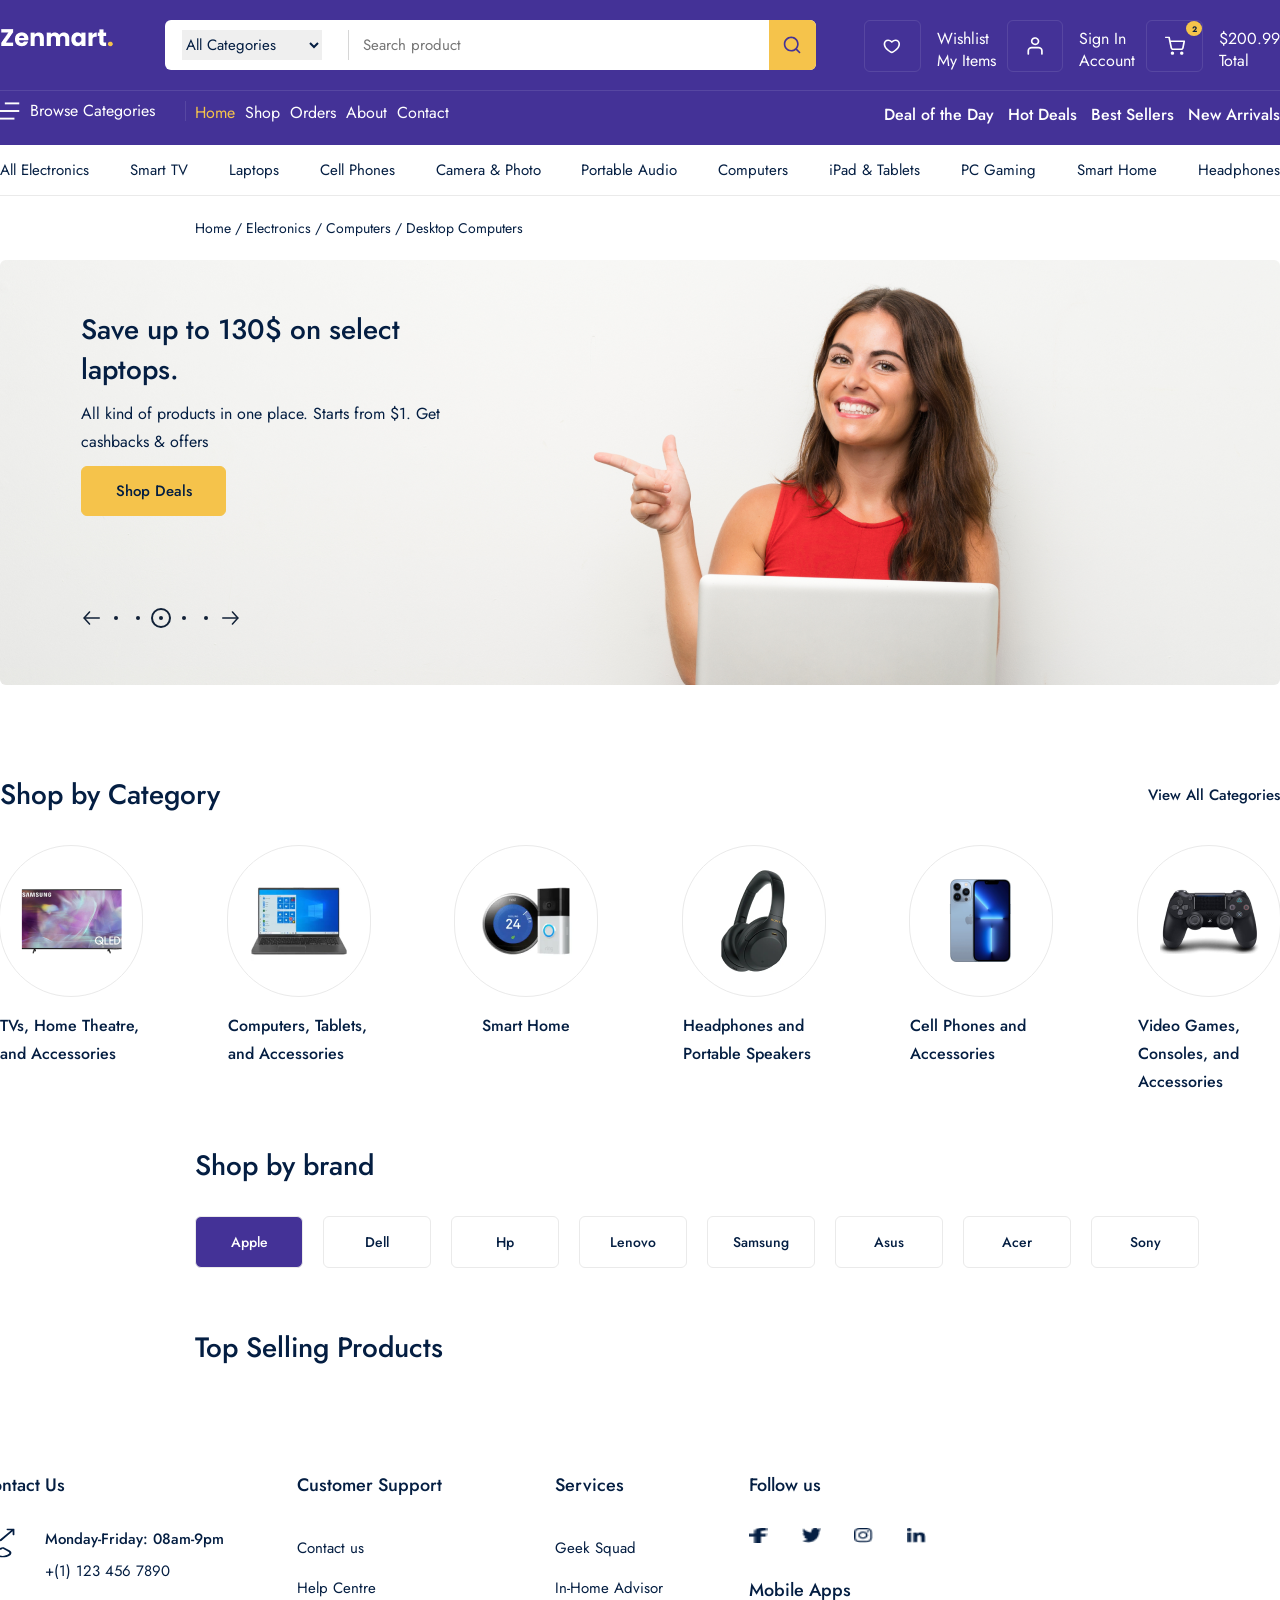
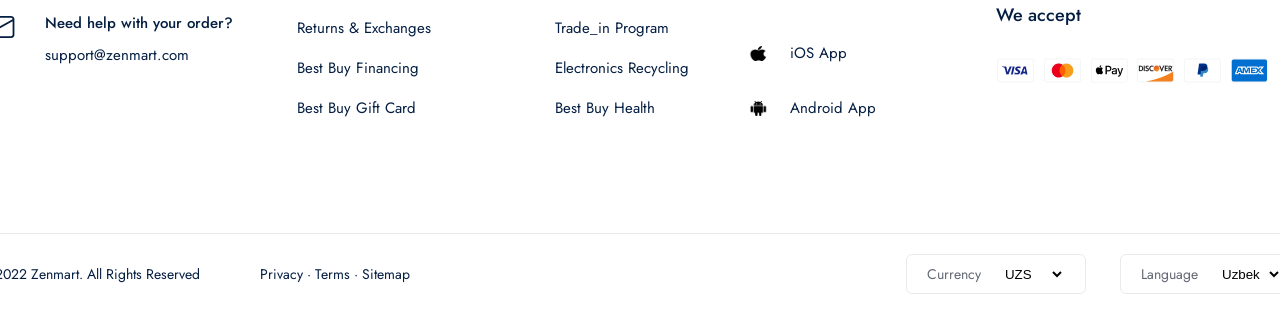
==== product/all.html @ ccdcfb62 "feat: completed category, shop, top selling sections" ====
<!doctype html>
<html lang="en">
  <head>
    <meta charset="UTF-8" />
    <meta name="viewport" content="width=device-width, initial-scale=1.0" />
    <title>Zenmart</title>
    <link rel="preconnect" href="https://fonts.googleapis.com" />
    <link rel="preconnect" href="https://fonts.gstatic.com" crossorigin />
    <link
      href="https://fonts.googleapis.com/css2?family=Figtree:ital,wght@0,300..900;1,300..900&family=Jost:ital,wght@0,100..900;1,100..900&display=swap"
      rel="stylesheet"
    />
    <link rel="stylesheet" href="../public/css/command.css" />
    <link rel="stylesheet" href="../public/css/product_all.css" />
  </head>
  <body>
    <div class="navbar_frame">
      <div class="container">
        <div class="navbar_top">
          <a href="index.html">
            <img src="../public/images/icons/logo.png" alt="" />
          </a>
          <div class="nav_search_frame">
            <div class="search_box">
              <div class="category_list">
                <select name="" id="">
                  <option value="All" selected>All Categories</option>
                  <option value="Computer">Computer</option>
                </select>
              </div>
              <input type="text" placeholder="Search product" />
            </div>
            <div class="search_icon_box">
              <img src="../public/images/icons/search.svg" alt="" />
            </div>
          </div>
          <div class="nav_top_menu">
            <a href="./order/cart.html">
              <div class="top_menu_box">
                <div class="box_icon_box">
                  <img src="../public/images/icons/heart.svg" alt="" />
                </div>
                <div class="box_info_box">
                  <span>Wishlist</span>
                  <strong>My Items</strong>
                </div>
              </div>
            </a>
            <a href="./other/login..html">
              <div class="top_menu_box">
                <div class="box_icon_box">
                  <img src="../public/images/icons/profile.svg" alt="" />
                </div>
                <div class="box_info_box">
                  <span>Sign In</span>
                  <strong>Account</strong>
                </div>
              </div>
            </a>
            <a href="./order/cart.html">
              <div class="top_menu_box">
                <div class="box_icon_box">
                  <div class="busket_count">2</div>
                  <img src="../public/images/icons/shopping-cart.svg" alt="" />
                </div>
                <div class="box_info_box">
                  <span>$200.99</span>
                  <strong>Total</strong>
                </div>
              </div>
            </a>
          </div>
        </div>
        <div class="navbar_bott">
          <div class="navbar_bott_menu_box">
            <div class="browse_box">
              <img src="../public/images/icons/browse.svg" alt="" />
              <span>Browse Categories</span>
            </div>
            <div class="navbar_route_menu">
              <a href="./index.html" class="title">Home</a>
              <a href="./product/all.html">Shop</a>
              <a href="./order/cart.html">Orders</a>
              <a href="./other/about.html">About</a>
              <a href="./other/contact.html">Contact</a>
            </div>
            <div class="sorting_menu">
              <span>Deal of the Day</span>
              <span>Hot Deals</span>
              <span>Best Sellers</span>
              <span>New Arrivals</span>
            </div>
          </div>
        </div>
      </div>
    </div>
    <div class="products_frame">
      <div class="products_box">
        <a href="">All Electronics</a>
        <a href="">Smart TV</a>
        <a href="">Laptops</a>
        <a href="">Cell Phones</a>
        <a href="">Camera & Photo</a>
        <a href="">Portable Audio</a>
        <a href="">Computers</a>
        <a href="">iPad & Tablets</a>
        <a href="">PC Gaming</a>
        <a href="">Smart Home</a>
        <a href="">Headphones</a>
      </div>
    </div>
    <div class="home_frame">
      <div class="home_box">
        <a href="">Home /</a>
        <a href="">Electronics /</a>
        <a href="">Computers /</a>
        <a href="">Desktop Computers</a>
      </div>
    </div>
    <div class="adv_frame">
      <div class="container">
        <div class="header_content">
          <span>Save up to 130$ on select laptops.</span>
          <p>
            All kind of products in one place. Starts from $1. Get cashbacks &
            offers
          </p>
          <a href="../product/all.html">Shop Deals</a>
          <div
            class="pagination_box"
            style="justify-content: flex-start; margin-top: 90px"
          >
            <div class="pagination_main">
              <img src="../public/images/icons/arrow-prev_next.svg" alt="" />
              <div class="pagination_dot">
                <div class="dot">
                  <div></div>
                </div>
              </div>
              <div class="pagination_dot">
                <div class="dot">
                  <div></div>
                </div>
              </div>
              <div class="pagination_dot">
                <div class="dot active">
                  <div></div>
                </div>
              </div>
              <div class="pagination_dot">
                <div class="dot">
                  <div></div>
                </div>
              </div>
              <div class="pagination_dot">
                <div class="dot">
                  <div></div>
                </div>
              </div>
              <img
                src="../public/images/icons/arrow-prev_next.svg"
                alt=""
                style="transform: scaleX(-1)"
              />
            </div>
          </div>
        </div>
      </div>
    </div>
    <div class="shop_category_frame">
      <div class="container">
        <div class="category_top">
          <span>Shop by Category</span>
          <a href="./product/all.html">View All Categories</a>
        </div>
        <div class="category_wrapper">
          <div class="category_box">
            <div class="category_image_box">
              <img src="..//public/images/category/tv.png" alt="" />
            </div>
            <span>TVs, Home Theatre, and Accessories</span>
          </div>
          <div class="category_box">
            <div class="category_image_box">
              <img src="..//public/images/category/computer.png" alt="" />
            </div>
            <span>Computers, Tablets, and Accessories</span>
          </div>
          <div class="category_box">
            <div class="category_image_box">
              <img src="..//public/images/category/smart.png" alt="" />
            </div>
            <span>Smart Home</span>
          </div>
          <div class="category_box">
            <div class="category_image_box">
              <img src="..//public/images/category/headphone.png" alt="" />
            </div>
            <span>Headphones and Portable Speakers</span>
          </div>
          <div class="category_box">
            <div class="category_image_box">
              <img src="..//public/images/category/phone.png" alt="" />
            </div>
            <span>Cell Phones and Accessories</span>
          </div>
          <div class="category_box">
            <div class="category_image_box">
              <img src="..//public/images/category/game.png" alt="" />
            </div>
            <span>Video Games, Consoles, and Accessories</span>
          </div>
        </div>
      </div>
    </div>
    <div class="shop_by_brand">
      <div class="shop_title">
        <span>Shop by brand</span>
      </div>
      <div class="brands">
        <a
          href=""
          style="
            background: rgba(68, 50, 151, 1);
            color: rgba(255, 255, 255, 1);
          "
          >Apple</a
        >
        <a href="">Dell</a>
        <a href="">Hp</a>
        <a href="">Lenovo</a>
        <a href="">Samsung</a>
        <a href="">Asus</a>
        <a href="">Acer</a>
        <a href="">Sony</a>
      </div>
    </div>
    <div class="top_selling_products">
      <div class="container">
        <span>Top Selling Products</span>
        <div class="pagination_box" style="justify-content: flex-end">
          <div class="pagination_main">
            <img src="../public/images/icons/arrow-prev_next.svg" alt="" />
            <div class="pagination_dot">
              <div class="dot">
                <div></div>
              </div>
            </div>
            <div class="pagination_dot">
              <div class="dot">
                <div></div>
              </div>
            </div>
            <div class="pagination_dot">
              <div class="dot active">
                <div></div>
              </div>
            </div>
            <div class="pagination_dot">
              <div class="dot">
                <div></div>
              </div>
            </div>
            <div class="pagination_dot">
              <div class="dot">
                <div></div>
              </div>
            </div>
            <img
              src="../public/images/icons/arrow-prev_next.svg"
              alt=""
              style="transform: scaleX(-1)"
            />
          </div>
        </div>
      </div>
    </div>
    <div class="footer_frame">
      <div class="container">
        <div class="footer_top">
          <div class="footer_contact_box">
            <span class="footer_spec_title">Contact Us</span>
            <div class="footer_contact_main">
              <img src="../public/images/icons/phone-call.svg" alt="" />
              <div>
                <strong>Monday-Friday: 08am-9pm</strong>
                <span>+(1) 123 456 7890</span>
              </div>
            </div>
            <div class="footer_contact_main">
              <img src="../public/images/icons/email.svg" alt="" />
              <div>
                <strong>Need help with your order?</strong>
                <span>support@zenmart.com</span>
              </div>
            </div>
          </div>
          <div class="customer_support">
            <div class="customer_support_name">Customer Support</div>
            <div class="info">
              <span>Contact us</span>
              <span>Help Centre</span>
              <span>Returns & Exchanges</span>
              <span>Best Buy Financing</span>
              <span>Best Buy Gift Card</span>
            </div>
          </div>
          <div class="customer_support" title="service">
            <div class="customer_support_name">Services</div>
            <div class="info">
              <span>Geek Squad</span>
              <span>In-Home Advisor</span>
              <span>Trade_in Program</span>
              <span>Electronics Recycling</span>
              <span>Best Buy Health</span>
            </div>
          </div>
          <div class="follow_us">
            <span class="follow_box">Follow us</span>
            <div class="social">
              <a href=""
                ><img src="../public/images/icons/face.png" alt=""
              /></a>
              <a href=""
                ><img src="../public/images/icons/twitter.png" alt=""
              /></a>
              <a href=""
                ><img src="../public/images/icons/insta.png" alt=""
              /></a>
              <a href=""><img src="../public/images/icons/in.png" alt="" /></a>
            </div>
            <div class="mobile_apps">
              <span class="follow_box">Mobile Apps</span>
              <div class="apps">
                <a href="">
                  <img src="../public/images/icons/apple_icon.png" alt="" />
                  <span class="info">iOS App</span>
                </a>
                <a href="">
                  <img src="../public/images/icons/android_icon.png" alt="" />
                  <span class="info">Android App</span>
                </a>
              </div>
            </div>
          </div>
          <div class="footer_media_box" style="margin-left: 70px">
            <div class="footer_media_main" style="margin-top: 130px">
              <span class="footer_spec_title" style="margin-bottom: 30px"
                >We accept</span
              >
              <div class="card_box">
                <img src="../public/images/icons/visa.png" alt="" />
                <img src="../public/images/icons/master_card.png" alt="" />
                <img src="../public/images/icons/apple_pay.png" alt="" />
                <img src="../public/images/icons/dicvover.png" alt="" />
                <img src="../public/images/icons/paypal.png" alt="" />
                <img src="../public/images/icons/amex.png" alt="" />
              </div>
            </div>
          </div>
        </div>
        <div class="footer_bottom">
          <div class="footer_main">
            <div class="footer_bottom_left">
              <span>© 2022 Zenmart. All Rights Reserved</span>
              <span>Privacy · Terms · Sitemap</span>
            </div>
            <div class="footer_bottom_right">
              <div class="footer_select_box">
                <span>Currency</span>
                <select name="" id="">
                  <option value="" selected>USD</option>
                  <option value="" selected>UZS</option>
                </select>
              </div>
              <div class="footer_select_box">
                <span>Language</span>
                <select name="" id="">
                  <option value="" selected>English</option>
                  <option value="" selected>Uzbek</option>
                </select>
              </div>
            </div>
          </div>
        </div>
      </div>
    </div>
  </body>
</html>
---- public/css/command.css ----
/* Butun CSS codlar*/
:root {
  --font: "Jost";
}
html,
body {
  margin: 0;
  padding: 0;
}

a {
  text-decoration: none;
  color: rgba(4, 30, 66, 1);
}
p {
  margin: 0;
}

.container {
  position: relative;
  width: 1320px;
  height: auto;
  display: flex;
}
/*PAGINATION BOX*/
.container .pagination_box {
  margin-top: 30px;
  width: 100%;
  height: auto;
  display: flex;
  flex-direction: row;
  justify-content: center;
}

.pagination_main img {
  cursor: pointer;
}
.container .pagination_box .pagination_main {
  width: 160px;
  height: 24px;
  display: flex;
  flex-direction: row;
  align-items: center;
  justify-content: space-between;
}
.container .pagination_main .pagination_dot {
  display: flex;
  flex-direction: row;
}
.container .pagination_dot .dot {
  width: 20px;
  height: 20px;
  display: flex;
  align-items: center;
  justify-content: center;
  box-sizing: border-box;
  border-radius: 50%;
}
.container .pagination_dot .dot.active {
  border: 2px solid rgba(17, 33, 55, 1);
}
.container .pagination_dot .dot div {
  height: 4px;
  width: 4px;
  background: rgba(17, 33, 55, 1);
  border-radius: 50%;
}
.container .next_prev_box {
  width: 25px;
}
.container .next_prev_box img {
  cursor: pointer;
  position: absolute;
  top: 50%;
}
/*NabarFrame*/

.navbar_frame {
  position: relative;
  width: 100%;
  height: 145px;
  background: rgba(68, 50, 151, 1);
  display: flex;
  flex-direction: row;
  justify-content: center;
}

.navbar_frame .container {
  position: relative;
  flex-direction: column;
  width: 1320px;
  padding: 20px 0 1px;
  height: auto;
}

.navbar_frame .container .navbar_top {
  width: 100%;
  height: 50px;
  justify-content: space-between;
  display: flex;
  flex-direction: row;
}
.navbar_frame .navbar_top .nav_search_frame {
  width: 651px;
  height: 50px;
  background-color: white;
  border-radius: 6px;
  display: flex;
  flex-direction: row;
}

.navbar_frame .nav_search_frame .search_box {
  padding: 10px 17px;
  display: flex;
  flex-direction: row;
  align-items: center;
}
.navbar_frame .search_box .category_list {
  width: 166px;
  height: 30px;
  border-right: 1px solid rgba(214, 214, 214, 1);
}
.navbar_frame .category_list select {
  width: 140px;
  height: 30px;
  border: none;
  outline: none;
  color: rgb(4, 30, 66);
  font-family: var(--font);
  font-size: 15px;
  font-weight: 400;
  line-height: 22px;
  letter-spacing: 0%;
}

.navbar_frame .search_box input {
  margin-left: 12px;
  width: 387px;
  height: 22px;
  border: none;
  outline: none;
  color: rgba(98, 105, 116, 1);
  font-family: var(--font);
  font-style: normal;
  font-size: 15px;
  font-weight: 400;
  line-height: 22px;
  letter-spacing: 0%;
  text-align: left;
}
.navbar_frame .nav_search_frame .search_icon_box {
  display: flex;
  justify-content: center;
  align-items: center;
  width: 50px;
  height: 50px;
  border-radius: 0px 6px 6px 0px;
  background: rgba(245, 195, 75, 1);
}

.navbar_frame .navbar_top .nav_top_menu {
  display: flex;
  flex-direction: row;
  width: 416px;
  height: 50px;
  justify-content: space-between;
}
.navbar_frame .nav_top_menu .top_menu_box {
  display: flex;
  flex-direction: row;
}
.navbar_frame .top_menu_box .box_icon_box {
  display: flex;
  justify-content: center;
  align-items: center;
  width: 54.84px;
  height: 50px;
  border: 1px solid rgba(255, 255, 255, 0.1);
  border-radius: 6px;
  position: relative;
}
.navbar_frame .box_icon_box .busket_count {
  position: absolute;
  top: 0;
  right: 0;
  width: 15.92px;
  height: 15px;
  display: flex;
  justify-content: center;
  align-items: center;
  color: rgba(11, 30, 64, 1);
  background-color: rgba(245, 195, 75, 1);
  border-radius: 50%;
  font-family: var(--font);
  font-size: 8px;
  font-weight: 700;
  line-height: 10px;
}
.navbar_frame .box_icon_box img {
  width: 22px;
  height: 22px;
}

.navbar_frame .top_menu_box .box_info_box {
  margin-left: 16px;
  display: flex;
  flex-direction: column;
  justify-content: flex-end;
}

.navbar_frame .box_info_box span {
  color: rgba(255, 255, 255, 1);
  font-family: var(--font);
  font-size: 16px;
  font-weight: 400;
  line-height: 22px;
  letter-spacing: 0%;
  text-align: left;
}
.navbar_frame .box_info_box strong {
  color: rgba(255, 255, 255, 1);
  font-family: var(--font);
  font-size: 16px;
  font-weight: 400;
  line-height: 22px;
  letter-spacing: 0%;
  text-align: left;
}

.navbar_frame .container .navbar_bott {
  border-top: 1px solid #5747a2;
  margin-top: 20px;
}

.navbar_frame .navbar_bott .navbar_bott_menu_box {
  margin-top: 10px;
  height: 20px;
  display: flex;
  flex-direction: row;
  justify-content: space-between;
}

.navbar_frame .navbar_bott .browse_box {
  width: 185px;
  display: flex;
  flex-direction: row;
  align-items: center;
  border-right: 1px solid #5747a2;
}
.navbar_frame .browse_box img {
  height: 18px;
  width: 20px;
}
.navbar_frame .browse_box span {
  margin-left: 10px;
  color: rgb(255, 255, 255);
  font-family: var(--font);
  font-size: 16px;
  font-weight: 400;
  line-height: 28px;
}

.navbar_frame .navbar_route_menu {
  display: flex;
  flex-direction: row;
  width: 670px;
}
.navbar_frame .navbar_route_menu a {
  margin-right: 10px;
  font-family: var(--font);
  font-size: 16px;
  font-weight: 400;
  color: white;
}

.navbar_frame .navbar_route_menu a.title {
  color: #f5c34b;
}
.navbar_frame .sorting_menu span {
  color: rgba(255, 255, 255, 1);
  font-family: var(--font);
  font-style: normal;
  font-size: 16px;
  font-weight: 500;
  line-height: 28px;
  letter-spacing: 0%;
  text-align: right;
  margin-left: 10px;
}

/*HEADERFRAME*/
.header_frame {
  position: relative;
  margin-top: 47px;
  width: 100%;
  height: auto;
  display: flex;
  justify-content: center;
}

.header_frame .container {
  flex-direction: row;
}

.header_frame .container .header_left {
  border-radius: 5px;
  padding: 15px;
  position: relative;
  width: 875px;
  height: 500px;
  background: rgba(0, 83, 246, 1);
  background-image: url(../images/icons/header_bg.svg);
}

.header_frame .header_left .header_content {
  margin-top: 90px;
  display: flex;
  flex-direction: column;
}
.header_frame .header_content div {
  width: 104px;
  height: 30px;
  display: flex;
  justify-content: center;
  align-items: center;
  border-radius: 6px;
  background: rgba(245, 195, 75, 1);
  color: rgba(4, 30, 66, 1);
  font-family: var(--font);
  font-style: normal;
  font-size: 13px;
  font-weight: 500;
  line-height: 22px;
  text-align: left;
}

.header_frame .header_content span {
  margin-top: 10px;
  width: 428px;
  color: rgba(255, 255, 255, 1);
  font-family: var(--font);
  font-style: normal;
  font-size: 60px;
  font-weight: 400;
  line-height: 87px;
}
.header_frame .header_content p {
  margin-top: 10px;
  color: rgba(255, 255, 255, 1);

  font-family: var(--font);
  font-style: normal;
  font-size: 13px;
  font-weight: 500;
  line-height: 22px;
}

.header_frame .header_content a {
  margin-top: 20px;
  width: 140px;
  height: 52px;
  display: flex;
  align-items: center;
  justify-content: center;
  border-radius: 6px;
  background: rgba(255, 255, 255, 1);
  color: rgba(4, 30, 66, 1);
  font-family: var(--font);
  font-style: normal;
  font-size: 15px;
  font-weight: 500;
  line-height: 22px;
  letter-spacing: 0%;
  text-align: center;
}
.header_frame .header_content img {
  position: absolute;
  right: 10px;
}

.header_frame .container .header_right {
  margin-left: 20px;
  position: relative;
  display: flex;
  flex-direction: column;
  justify-content: space-between;
}
.header_frame .header_right .header_box {
  border-radius: 5px;
  width: 422px;
  height: 240px;
  display: flex;
  flex-direction: row;
  background: rgba(242, 242, 242, 1);
}
.header_frame .header_right .box_left {
  margin-left: 30px;
  width: 50%;
  display: flex;
  flex-direction: column;
  justify-content: center;
}
.header_frame .box_left span {
  color: rgba(0, 83, 246, 1);
  font-family: var(--font);
  font-style: Medium;
  font-size: 15px;
  font-weight: 500;
  line-height: 22px;
}
.header_frame .box_left p {
  margin: 10px 0;
  color: rgba(4, 30, 66, 1);

  font-family: "Jost";
  font-style: Medium;
  font-size: 26px;
  font-weight: 500;
  line-height: 38px;
  letter-spacing: 0%;
  text-align: left;
}
.header_frame .box_left a {
  color: rgba(4, 30, 66, 1);
  font-family: var(--font);
  font-style: normal;
  font-size: 15px;
  font-weight: 500;
  line-height: 22px;
}
.header_frame .box_left .hover_border {
  width: 32px;
  height: 2px;
  margin-top: 3px;
  background: rgba(4, 30, 66, 1);
}
.header_frame .header_box .box_right {
  width: 50%;
}
.header_frame .box_right img {
  width: 100%;
  height: 100%;
}

.header_frame .box_right .hover_border {
  width: 127.33px;
  height: 2px;
  background: rgba(4, 30, 66, 1);
}

/*SERVICE*/
.home_page .service_frame {
  position: relative;
  width: 100%;
  height: auto;
  display: flex;
  justify-content: center;
  margin-top: 30px;
}

.service_frame .container {
  flex-direction: row;
}

.service_frame .container .service_box {
  width: 25%;
  height: 86px;
  display: flex;
  flex-direction: row;
  border-bottom: 1px solid rgba(234, 234, 234, 1);
}

.service_frame .service_box img {
  width: 35px;
  height: 35px;
}

.service_frame .service_box .service_content {
  margin-left: 14px;
  display: flex;
  flex-direction: column;
}
.service_frame .service_content span {
  color: rgba(4, 30, 66, 1);
  font-family: var(--font);
  font-style: normal;
  font-size: 16px;
  font-weight: 500;
  line-height: 28px;
  letter-spacing: 0%;
  text-align: left;
}

.service_frame .service_content p {
  color: rgba(98, 105, 116, 1);
  font-family: var(--font);
  font-style: normal;
  font-size: 15px;
  font-weight: 400;
  line-height: 22px;
}

/* SHOP CATEGORY*/

.shop_category_frame {
  position: relative;
  margin-top: 90px;
  width: 100%;
  height: auto;
  justify-content: center;
  display: flex;
}

.shop_category_frame .container {
  flex-direction: column;
}
.shop_category_frame .container .category_top {
  width: 100%;
  height: auto;
  display: flex;
  flex-direction: row;
  justify-content: space-between;
  align-items: center;
}
.shop_category_frame .category_top span {
  color: rgba(4, 30, 66, 1);
  font-family: var(--font);
  font-style: normal;
  font-size: 28px;
  font-weight: 500;
  line-height: 40px;
}

.shop_category_frame .category_top a {
  color: rgba(4, 30, 66, 1);
  font-family: var(--font);
  font-style: normal;
  font-size: 15px;
  font-weight: 500;
  line-height: 22px;
}

.shop_category_frame .category_top a:hover {
  border-bottom: 2px solid rgba(4, 30, 66, 1);
}

.shop_category_frame .container .category_wrapper {
  margin-top: 30px;
  width: 100%;
  height: auto;
  display: flex;
  flex-direction: row;
  justify-content: space-between;
  cursor: pointer;
}
.shop_category_frame .category_wrapper .category_box {
  width: 142px;
  height: auto;
  display: flex;
  flex-direction: column;
  align-items: center;
}
.shop_category_frame .category_box .category_image_box {
  width: 100%;
  height: 150px;
  display: flex;
  align-items: center;
  justify-content: center;
  border: 1px solid rgba(234, 234, 234, 1);
  border-radius: 150px;
}

.shop_category_frame .category_box span {
  color: rgba(4, 30, 66, 1);
  margin-top: 15px;
  font-family: var(--font);
  font-style: normal;
  font-size: 16px;
  font-weight: 500;
  line-height: 28px;
}
/*FOOTER FRAME*/

.footer_frame {
  padding: 90px 0 20px;
  position: relative;
  width: 100%;
  height: auto;
  display: flex;
  flex-direction: row;
  justify-content: center;
  background-color: #ffffff;
}
.footer_spec_title {
  display: block;
  color: rgba(4, 30, 66, 1);
  margin-bottom: 30px;
  font-family: var(--font);
  font-style: normal;
  font-size: 18px;
  font-weight: 500;
  line-height: 26px;
}
.footer_frame .container {
  flex-direction: column;
}

.container .footer_top {
  height: auto;
  width: 100%;
  display: flex;
  flex-direction: row;
}

.top .footer_contact_box {
  display: flex;
  flex-direction: column;
}
.footer_contact_box .footer_contact_main {
  margin-bottom: 30px;
  display: flex;
  flex-direction: row;
}
.footer_contact_main img {
  width: 35px;
  height: 30px;
}
.footer_contact_main div {
  margin-left: 30px;
  display: flex;
  flex-direction: column;
}
.footer_contact_main div strong {
  color: rgba(4, 30, 66, 1);

  font-family: var(--font);
  font-style: normal;
  font-size: 15px;
  font-weight: 500;
  line-height: 22px;
}
.footer_contact_main div span {
  margin-top: 10px;
  color: rgba(4, 30, 66, 1);
  font-family: var(--font);
  font-style: normal;
  font-size: 15px;
  font-weight: 400;
  line-height: 22px;
}
.customer_support {
  margin-left: 64px;
  width: 194px;
  height: auto;
  display: flex;
  flex-direction: column;
}
.customer_support .info {
  height: auto;
  width: 100%;
  display: flex;
  flex-direction: column;
}

.info {
  color: rgba(4, 30, 66, 1);
  font-family: var(--font);
  font-style: normal;
  font-size: 15px;
  font-weight: 400;
  line-height: 40px;
}
.customer_support_name {
  display: block;
  color: rgba(4, 30, 66, 1);
  margin-bottom: 30px;
  font-family: var(--font);
  font-style: normal;
  font-size: 18px;
  font-weight: 500;
  line-height: 26px;
}
.service {
  height: auto;
  width: 177px;
  margin-left: 40px;
}

.follow_us .follow_box {
  display: block;
  color: rgba(4, 30, 66, 1);
  margin-bottom: 30px;
  font-family: var(--font);
  font-style: normal;
  font-size: 18px;
  font-weight: 500;
  line-height: 26px;
}
.follow_us .social {
  height: auto;
  width: 177px;
  display: flex;
  flex-direction: row;
  justify-content: space-between;
}
.social img {
  width: 19px;
  height: 15px;
}
.mobile_apps {
  margin-top: 30px;
  display: flex;
  flex-direction: column;
  width: 177px;
  height: auto;
}
.mobile_apps .apps {
  display: flex;
  flex-direction: column;
  justify-content: center;
}
.apps a {
  margin-bottom: 15px;
  display: flex;
  align-items: center;
}
.apps span {
  margin-left: 22px;
}
.apps img {
  width: 19px;
  height: 15px;
}

.footer_media_main .card_box {
  width: 272px;
  display: flex;
  flex-direction: row;
  justify-content: space-between;
}

.container .footer_bottom {
  margin-top: 90px;
  width: 100%;
  height: 60px;
  display: flex;
  flex-direction: row;
  align-items: flex-end;
  border-top: 1px solid rgba(234, 234, 234, 1);
}
.footer_bottom .footer_main {
  width: 100%;
  height: auto;
  display: flex;
  flex-direction: row;
}
.footer_main .footer_bottom_left {
  width: 940px;
  height: auto;
  display: flex;
  flex-direction: row;
}

.footer_bottom_left span {
  margin-right: 60px;
  color: rgba(4, 30, 66, 1);
  font-family: var(--font);
  font-style: normal;
  font-size: 14px;
  font-weight: 400;
  line-height: 40px;
}
.footer_main .footer_bottom_right {
  width: 400px;
  height: auto;
  display: flex;
  flex-direction: row;
  justify-content: space-between;
}
.footer_bottom_right .footer_select_box {
  padding: 10px 20px;
  box-sizing: border-box;
  width: 180px;
  height: 40px;
  display: flex;
  flex-direction: row;
  align-items: center;
  background: #ffffff;
  border: 1px solid #eaeaea;
  border-radius: 6px;
}
.footer_select_box span {
  color: rgba(98, 105, 116, 1);

  font-family: var(--font);
  font-style: normal;
  font-size: 14px;
  font-weight: 400;
  line-height: 40px;
}
.footer_select_box select {
  width: 70px;
  height: 90%;
  margin-left: 20px;
  background: none;
  outline: none;
  border: none;
  cursor: pointer;
}
---- public/css/product_all.css ----
/*PRODUCTS FRAME*/
.products_frame {
  width: 100%;
  height: 50px;
  display: flex;
  flex-direction: row;
  justify-content: center;
  border-bottom: 1px solid rgba(234, 234, 234, 1);
}
.products_frame .products_box {
  width: 1320px;
  height: 22px;
  display: flex;
  flex-direction: row;
  justify-content: space-between;
  align-items: center;
  margin-top: 14px;
  color: rgba(4, 30, 66, 1);
  font-family: var(--font);
  font-size: 15px;
  line-height: 22px;
}

.products_frame .products_box a:hover {
  border-bottom: 2px solid rgba(4, 30, 66, 1);
}
.home_frame {
  width: 100%;
  height: 22px;
  margin-top: 21px;
  margin-left: 195px;
}
.home_frame .home_box a {
  font-family: var(--font);
  font-style: normal;
  font-size: 14px;
  font-weight: 400;
  line-height: 22px;
}
/*ADV FRAME*/
.adv_frame {
  margin-top: 21px;
  position: relative;
  width: 100%;
  height: auto;
  display: flex;
  justify-content: center;
}
.adv_frame .container {
  height: 425px;
  border-radius: 6px;
  background-image: url(../images/icons/shop_header_bg.png);
}
.adv_frame .container .header_content {
  height: auto;
  width: 365px;
  display: flex;
  flex-direction: column;
  margin-left: 81px;
}
.adv_frame .container .header_content span {
  margin-top: 50px;
  color: rgba(4, 30, 66, 1);
  font-family: var(--font);
  font-style: normal;
  font-size: 28px;
  font-weight: 500;
  line-height: 40px;
}
.adv_frame .container .header_content p {
  margin-top: 10px;
  color: rgba(4, 30, 66, 1);
  font-family: var(--font);
  font-style: normal;
  font-size: 16px;
  font-weight: 400;
  line-height: 28px;
}

.adv_frame .container .header_content a {
  margin-top: 10px;
  width: 145px;
  height: 50px;
  box-sizing: border-box;
  border: 1px solid rgba(245, 195, 75, 1);
  border-radius: 6px;
  background: rgba(245, 195, 75, 1);
  display: flex;
  justify-content: center;
  align-items: center;
  color: rgba(4, 30, 66, 1);
  font-family: var(--font);
  font-style: normal;
  font-size: 15px;
  font-weight: 500;
  line-height: 22px;
}

/*BRAND CATEGORY*/

.shop_by_brand {
  margin-left: 195px;
  margin-top: 50px;
  width: 100%;
  height: auto;
  display: flex;
  flex-direction: column;
  justify-content: center;
}
.shop_by_brand .shop_title {
  color: rgba(4, 30, 66, 1);
  font-family: var(--font);
  font-style: normal;
  font-size: 28px;
  font-weight: 500;
  line-height: 40px;
  margin-bottom: 30px;
}
.shop_by_brand .brands {
  width: 100%;
  display: flex;
  flex-direction: row;
}
.shop_by_brand .brands a {
  display: flex;
  justify-content: center;
  align-items: center;
  width: 108px;
  height: 52px;
  box-sizing: border-box;
  border: 1px solid rgba(234, 234, 234, 1);
  border-radius: 6px;
  color: rgba(4, 30, 66, 1);
  font-family: var(--font);
  font-style: normal;
  font-size: 14px;
  font-weight: 500;
  line-height: 22px;
  margin-right: 20px;
  cursor: pointer;
}

/*TOP SELLING PRODUCTS*/
.top_selling_products {
  margin-left: 195px;
  margin-top: 60px;
  width: 100%;
  height: auto;
  display: flex;
  flex-direction: row;
}

.top_selling_products .container span {
  white-space: nowrap;
  color: rgba(4, 30, 66, 1);
  font-family: var(--font);
  font-style: normal;
  font-size: 28px;
  font-weight: 500;
  line-height: 40px;
}
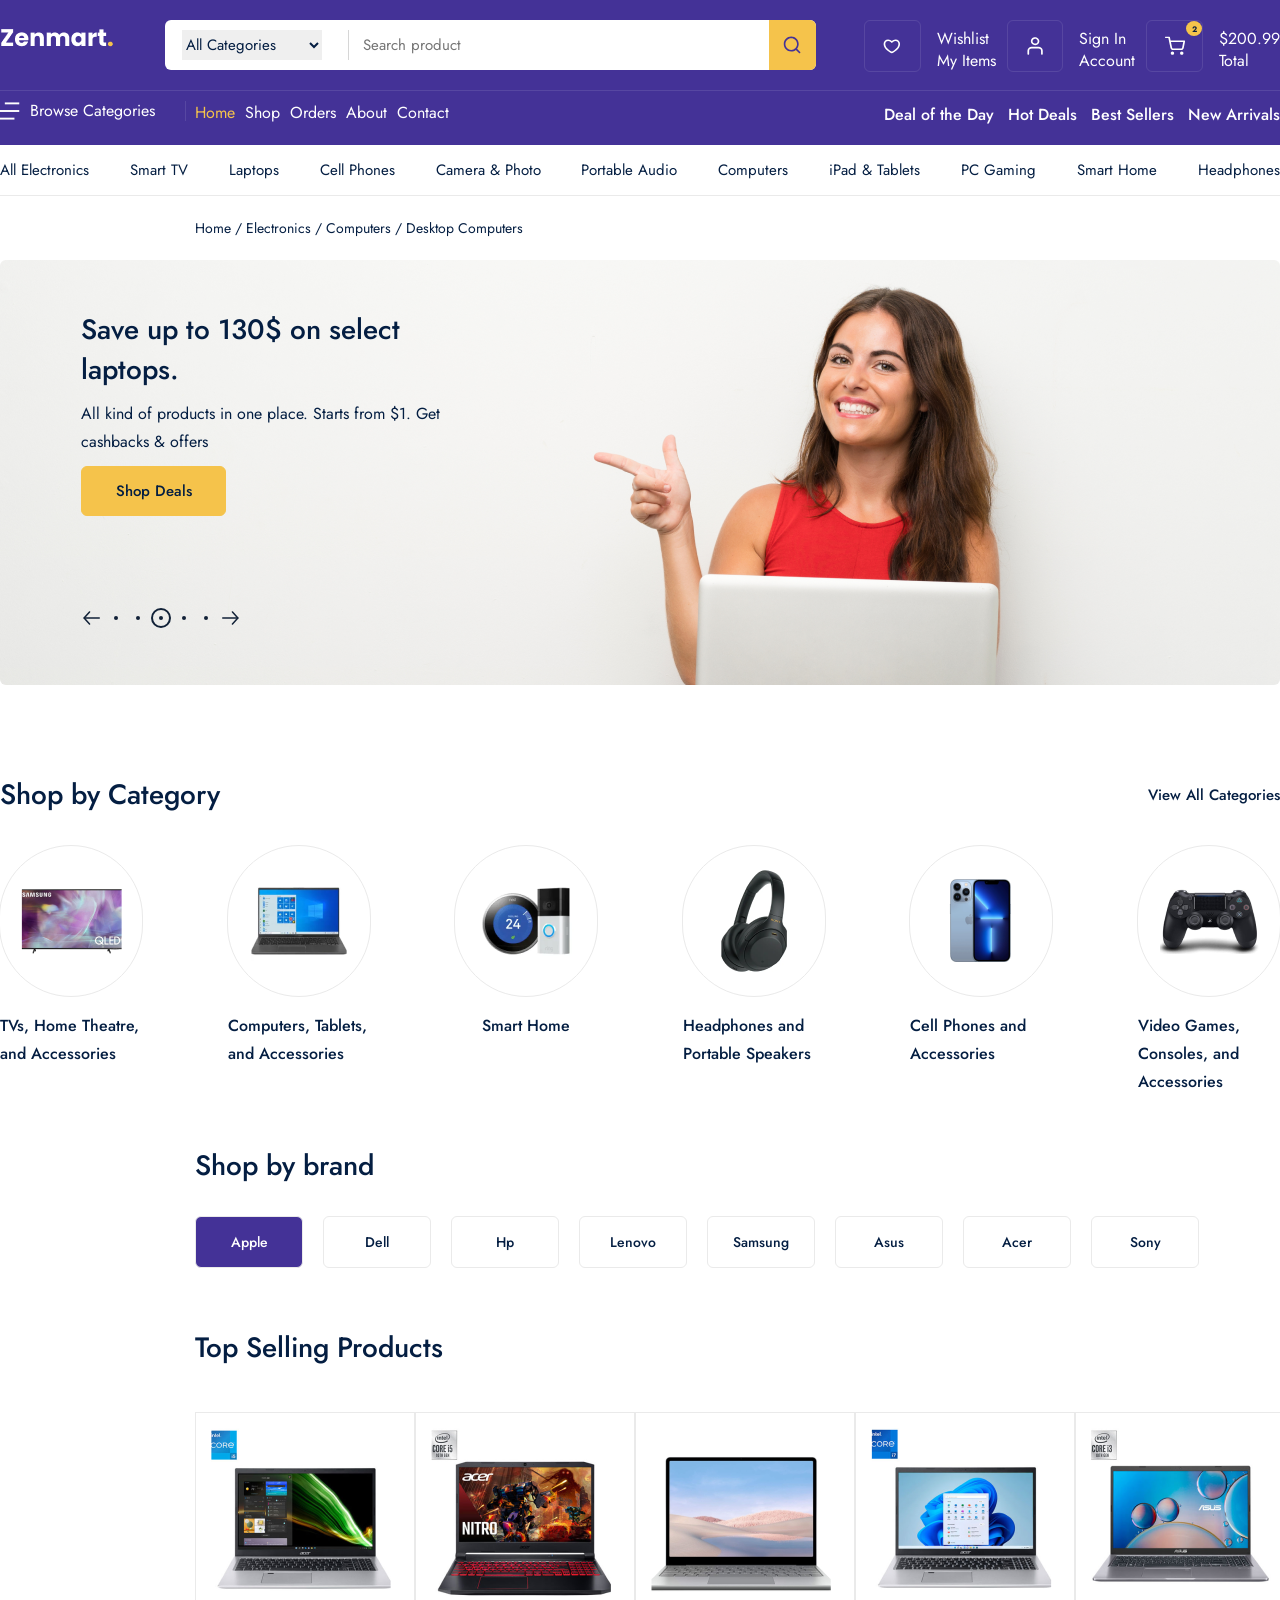
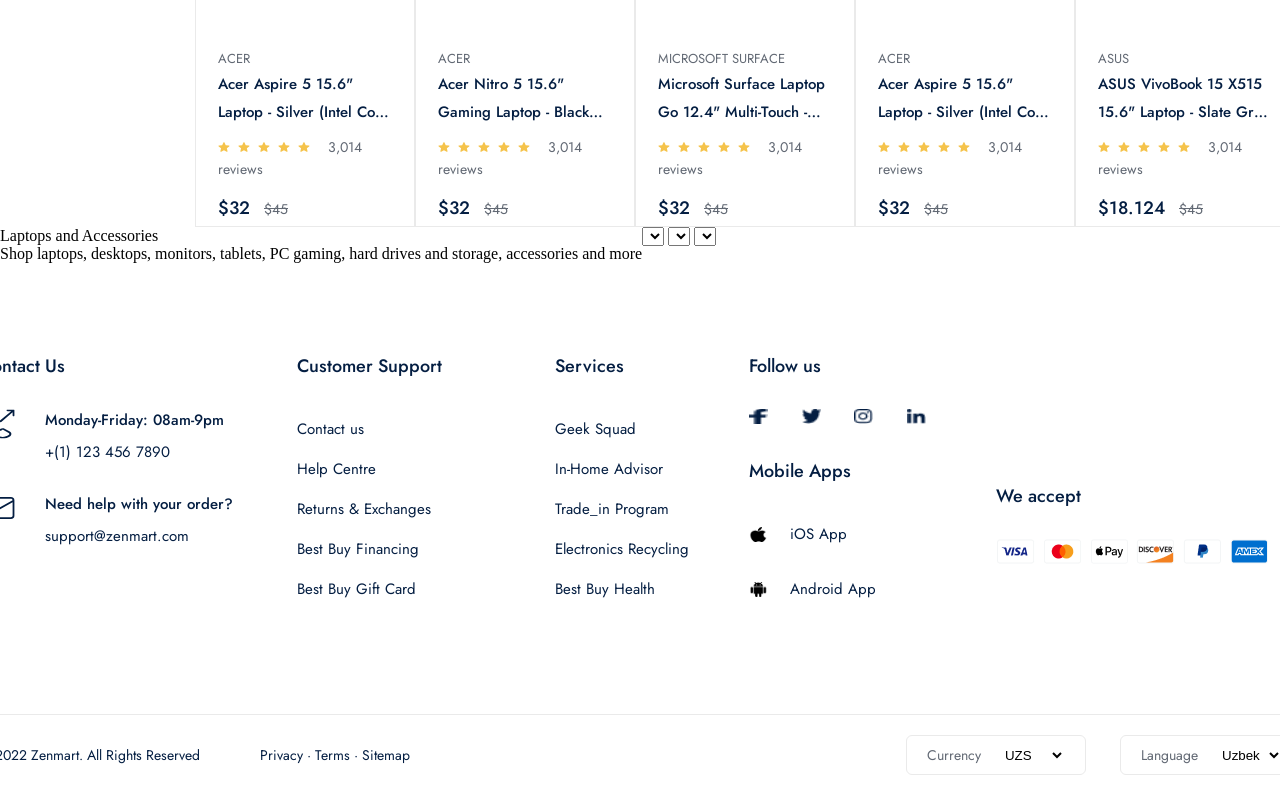
==== commit bf84b1b2: "feat: completed top selling products" ====
--- a/product/all.html
+++ b/product/all.html
@@ -94,42 +94,152 @@
         </div>
       </div>
     </div>
-    <div class="products_frame">
-      <div class="products_box">
-        <a href="">All Electronics</a>
-        <a href="">Smart TV</a>
-        <a href="">Laptops</a>
-        <a href="">Cell Phones</a>
-        <a href="">Camera & Photo</a>
-        <a href="">Portable Audio</a>
-        <a href="">Computers</a>
-        <a href="">iPad & Tablets</a>
-        <a href="">PC Gaming</a>
-        <a href="">Smart Home</a>
-        <a href="">Headphones</a>
-      </div>
-    </div>
-    <div class="home_frame">
-      <div class="home_box">
-        <a href="">Home /</a>
-        <a href="">Electronics /</a>
-        <a href="">Computers /</a>
-        <a href="">Desktop Computers</a>
-      </div>
-    </div>
-    <div class="adv_frame">
-      <div class="container">
-        <div class="header_content">
-          <span>Save up to 130$ on select laptops.</span>
-          <p>
-            All kind of products in one place. Starts from $1. Get cashbacks &
-            offers
-          </p>
-          <a href="../product/all.html">Shop Deals</a>
-          <div
-            class="pagination_box"
-            style="justify-content: flex-start; margin-top: 90px"
+    <div class="all_product_page">
+      <div class="products_frame">
+        <div class="products_box">
+          <a href="">All Electronics</a>
+          <a href="">Smart TV</a>
+          <a href="">Laptops</a>
+          <a href="">Cell Phones</a>
+          <a href="">Camera & Photo</a>
+          <a href="">Portable Audio</a>
+          <a href="">Computers</a>
+          <a href="">iPad & Tablets</a>
+          <a href="">PC Gaming</a>
+          <a href="">Smart Home</a>
+          <a href="">Headphones</a>
+        </div>
+      </div>
+      <div class="home_frame">
+        <div class="home_box">
+          <a href="">Home /</a>
+          <a href="">Electronics /</a>
+          <a href="">Computers /</a>
+          <a href="">Desktop Computers</a>
+        </div>
+      </div>
+      <div class="adv_frame">
+        <div class="container">
+          <div class="header_content">
+            <span>Save up to 130$ on select laptops.</span>
+            <p>
+              All kind of products in one place. Starts from $1. Get cashbacks &
+              offers
+            </p>
+            <a href="../product/all.html">Shop Deals</a>
+            <div
+              class="pagination_box"
+              style="justify-content: flex-start; margin-top: 90px"
+            >
+              <div class="pagination_main">
+                <img src="../public/images/icons/arrow-prev_next.svg" alt="" />
+                <div class="pagination_dot">
+                  <div class="dot">
+                    <div></div>
+                  </div>
+                </div>
+                <div class="pagination_dot">
+                  <div class="dot">
+                    <div></div>
+                  </div>
+                </div>
+                <div class="pagination_dot">
+                  <div class="dot active">
+                    <div></div>
+                  </div>
+                </div>
+                <div class="pagination_dot">
+                  <div class="dot">
+                    <div></div>
+                  </div>
+                </div>
+                <div class="pagination_dot">
+                  <div class="dot">
+                    <div></div>
+                  </div>
+                </div>
+                <img
+                  src="../public/images/icons/arrow-prev_next.svg"
+                  alt=""
+                  style="transform: scaleX(-1)"
+                />
+              </div>
+            </div>
+          </div>
+        </div>
+      </div>
+      <div class="shop_category_frame">
+        <div class="container">
+          <div class="category_top">
+            <span>Shop by Category</span>
+            <a href="./product/all.html">View All Categories</a>
+          </div>
+          <div class="category_wrapper">
+            <div class="category_box">
+              <div class="category_image_box">
+                <img src="..//public/images/category/tv.png" alt="" />
+              </div>
+              <span>TVs, Home Theatre, and Accessories</span>
+            </div>
+            <div class="category_box">
+              <div class="category_image_box">
+                <img src="..//public/images/category/computer.png" alt="" />
+              </div>
+              <span>Computers, Tablets, and Accessories</span>
+            </div>
+            <div class="category_box">
+              <div class="category_image_box">
+                <img src="..//public/images/category/smart.png" alt="" />
+              </div>
+              <span>Smart Home</span>
+            </div>
+            <div class="category_box">
+              <div class="category_image_box">
+                <img src="..//public/images/category/headphone.png" alt="" />
+              </div>
+              <span>Headphones and Portable Speakers</span>
+            </div>
+            <div class="category_box">
+              <div class="category_image_box">
+                <img src="..//public/images/category/phone.png" alt="" />
+              </div>
+              <span>Cell Phones and Accessories</span>
+            </div>
+            <div class="category_box">
+              <div class="category_image_box">
+                <img src="..//public/images/category/game.png" alt="" />
+              </div>
+              <span>Video Games, Consoles, and Accessories</span>
+            </div>
+          </div>
+        </div>
+      </div>
+      <div class="shop_by_brand">
+        <div class="shop_title">
+          <span>Shop by brand</span>
+        </div>
+        <div class="brands">
+          <a
+            href=""
+            style="
+              background: rgba(68, 50, 151, 1);
+              color: rgba(255, 255, 255, 1);
+            "
+            >Apple</a
           >
+          <a href="">Dell</a>
+          <a href="">Hp</a>
+          <a href="">Lenovo</a>
+          <a href="">Samsung</a>
+          <a href="">Asus</a>
+          <a href="">Acer</a>
+          <a href="">Sony</a>
+        </div>
+      </div>
+      <div class="top_selling_products">
+        <div class="container">
+          <span>Top Selling Products</span>
+          <div class="pagination_box" style="justify-content: flex-end">
             <div class="pagination_main">
               <img src="../public/images/icons/arrow-prev_next.svg" alt="" />
               <div class="pagination_dot">
@@ -166,111 +276,196 @@
           </div>
         </div>
       </div>
-    </div>
-    <div class="shop_category_frame">
-      <div class="container">
-        <div class="category_top">
-          <span>Shop by Category</span>
-          <a href="./product/all.html">View All Categories</a>
-        </div>
-        <div class="category_wrapper">
-          <div class="category_box">
-            <div class="category_image_box">
-              <img src="..//public/images/category/tv.png" alt="" />
-            </div>
-            <span>TVs, Home Theatre, and Accessories</span>
-          </div>
-          <div class="category_box">
-            <div class="category_image_box">
-              <img src="..//public/images/category/computer.png" alt="" />
-            </div>
-            <span>Computers, Tablets, and Accessories</span>
-          </div>
-          <div class="category_box">
-            <div class="category_image_box">
-              <img src="..//public/images/category/smart.png" alt="" />
-            </div>
-            <span>Smart Home</span>
-          </div>
-          <div class="category_box">
-            <div class="category_image_box">
-              <img src="..//public/images/category/headphone.png" alt="" />
-            </div>
-            <span>Headphones and Portable Speakers</span>
-          </div>
-          <div class="category_box">
-            <div class="category_image_box">
-              <img src="..//public/images/category/phone.png" alt="" />
-            </div>
-            <span>Cell Phones and Accessories</span>
-          </div>
-          <div class="category_box">
-            <div class="category_image_box">
-              <img src="..//public/images/category/game.png" alt="" />
-            </div>
-            <span>Video Games, Consoles, and Accessories</span>
-          </div>
-        </div>
-      </div>
-    </div>
-    <div class="shop_by_brand">
-      <div class="shop_title">
-        <span>Shop by brand</span>
-      </div>
-      <div class="brands">
-        <a
-          href=""
-          style="
-            background: rgba(68, 50, 151, 1);
-            color: rgba(255, 255, 255, 1);
-          "
-          >Apple</a
-        >
-        <a href="">Dell</a>
-        <a href="">Hp</a>
-        <a href="">Lenovo</a>
-        <a href="">Samsung</a>
-        <a href="">Asus</a>
-        <a href="">Acer</a>
-        <a href="">Sony</a>
-      </div>
-    </div>
-    <div class="top_selling_products">
-      <div class="container">
-        <span>Top Selling Products</span>
-        <div class="pagination_box" style="justify-content: flex-end">
-          <div class="pagination_main">
-            <img src="../public/images/icons/arrow-prev_next.svg" alt="" />
-            <div class="pagination_dot">
-              <div class="dot">
-                <div></div>
-              </div>
-            </div>
-            <div class="pagination_dot">
-              <div class="dot">
-                <div></div>
-              </div>
-            </div>
-            <div class="pagination_dot">
-              <div class="dot active">
-                <div></div>
-              </div>
-            </div>
-            <div class="pagination_dot">
-              <div class="dot">
-                <div></div>
-              </div>
-            </div>
-            <div class="pagination_dot">
-              <div class="dot">
-                <div></div>
-              </div>
-            </div>
-            <img
-              src="../public/images/icons/arrow-prev_next.svg"
-              alt=""
-              style="transform: scaleX(-1)"
-            />
+      <div class="top_selling_items">
+        <div class="item_box">
+          <div class="product_img">
+            <a href="../product/chosenProduct.html">
+              <img src="../public/images/products/acer_silver.png" alt="" />
+            </a>
+          </div>
+          <div class="product_content_box">
+            <span class="product_title">Acer</span>
+            <a href="">
+              <p class="product_desc">
+                Acer Aspire 5 15.6" Laptop - Silver (Intel Core i7-1165G7/512GB
+                SSD/12GB RAM/Windows 11)
+              </p>
+            </a>
+            <div class="review_box">
+              <img src="../public/images/icons/review.svg" alt="" />
+              <img src="../public/images/icons/review.svg" alt="" />
+              <img src="../public/images/icons/review.svg" alt="" />
+              <img src="../public/images/icons/review.svg" alt="" />
+              <img src="../public/images/icons/review.svg" alt="" />
+              <span>3,014 reviews</span>
+            </div>
+            <div class="price_box">
+              <strong>$32</strong>
+              <span>$45</span>
+            </div>
+          </div>
+        </div>
+        <div class="item_box">
+          <div class="product_img">
+            <a href="../product/chosenProduct.html">
+              <img src="../public/images/products/nitro_laptop.png" alt="" />
+            </a>
+          </div>
+          <div class="product_content_box">
+            <span class="product_title">Acer</span>
+            <a href="./product/chosenProduct.html">
+              <p class="product_desc">
+                Acer Nitro 5 15.6" Gaming Laptop - Black (Intel Core
+                i5-10300H/512GB SSD/12GB RAM/GTX 1650/Windows 11)
+              </p>
+            </a>
+            <div class="review_box">
+              <img src="../public/images/icons/review.svg" alt="" />
+              <img src="../public/images/icons/review.svg" alt="" />
+              <img src="../public/images/icons/review.svg" alt="" />
+              <img src="../public/images/icons/review.svg" alt="" />
+              <img src="../public/images/icons/review.svg" alt="" />
+              <span>3,014 reviews</span>
+            </div>
+            <div class="price_box">
+              <strong>$32</strong>
+              <span>$45</span>
+            </div>
+          </div>
+        </div>
+        <div class="item_box">
+          <div class="product_img">
+            <a href="../product/chosenProduct.html">
+              <img src="../public/images/products/sony_laptop.png" alt="" />
+            </a>
+          </div>
+          <div class="product_content_box">
+            <span class="product_title">Microsoft Surface</span>
+            <a href="./product/chosenProduct.html">
+              <p class="product_desc">
+                Microsoft Surface Laptop Go 12.4" Multi-Touch - Intel Core i5,
+                8GB RAM, 128GB SSD, Windows 10 Home in S Mode - Certified
+                Refurbished
+              </p>
+            </a>
+            <div class="review_box">
+              <img src="../public/images/icons/review.svg" alt="" />
+              <img src="../public/images/icons/review.svg" alt="" />
+              <img src="../public/images/icons/review.svg" alt="" />
+              <img src="../public/images/icons/review.svg" alt="" />
+              <img src="../public/images/icons/review.svg" alt="" />
+              <span>3,014 reviews</span>
+            </div>
+            <div class="price_box">
+              <strong>$32</strong>
+              <span>$45</span>
+            </div>
+          </div>
+        </div>
+        <div class="item_box">
+          <div class="product_img">
+            <a href="../product/chosenProduct.html">
+              <img src="../public/images/products/acer_laptop.png" alt="" />
+            </a>
+          </div>
+          <div class="product_content_box">
+            <span class="product_title">Acer</span>
+            <a href="./product/chosenProduct.html">
+              <p class="product_desc">
+                Acer Aspire 5 15.6" Laptop - Silver (Intel Core i5-1135G7/512GB
+                SSD/8GB RAM/Windows 11)
+              </p>
+            </a>
+            <div class="review_box">
+              <img src="../public/images/icons/review.svg" alt="" />
+              <img src="../public/images/icons/review.svg" alt="" />
+              <img src="../public/images/icons/review.svg" alt="" />
+              <img src="../public/images/icons/review.svg" alt="" />
+              <img src="../public/images/icons/review.svg" alt="" />
+              <span>3,014 reviews</span>
+            </div>
+            <div class="price_box">
+              <strong>$32</strong>
+              <span>$45</span>
+            </div>
+          </div>
+        </div>
+        <div class="item_box">
+          <div class="product_img">
+            <a href="../product/chosenProduct.html">
+              <img src="../public/images/products/asus_laptop.png" alt="" />
+            </a>
+          </div>
+          <div class="product_content_box">
+            <span class="product_title"> Asus</span>
+            <a href="../product/chosenProduct.html">
+              <p class="product_desc">
+                ASUS VivoBook 15 X515 15.6" Laptop - Slate Grey (Intel Core
+                i3-1005G1/256GB SSD/8GB RAM/Win 11 S)
+              </p>
+            </a>
+            <div class="review_box">
+              <img src="../public/images/icons/review.svg" alt="" />
+              <img src="../public/images/icons/review.svg" alt="" />
+              <img src="../public/images/icons/review.svg" alt="" />
+              <img src="../public/images/icons/review.svg" alt="" />
+              <img src="../public/images/icons/review.svg" alt="" />
+              <span>3,014 reviews</span>
+            </div>
+            <div class="price_box">
+              <strong>$18.124</strong>
+              <span>$45</span>
+            </div>
+          </div>
+        </div>
+        <div class="item_box">
+          <div class="product_img">
+            <a href="../product/chosenProduct.html">
+              <img src="../public/images/products/rolex_laptop.png" alt="" />
+            </a>
+          </div>
+          <div class="product_content_box">
+            <span class="product_title">Asus</span>
+            <a href="./product/chosenProduct.html">
+              <p class="product_desc">
+                ASUS ROG Strix G15 15.6" Gaming Laptop (AMD Ryzen 7 4800H/512GB
+                SSD/16GB RAM/GeForce RTX 3050/Win 11)
+              </p>
+            </a>
+            <div class="review_box">
+              <img src="../public/images/icons/review.svg" alt="" />
+              <img src="../public/images/icons/review.svg" alt="" />
+              <img src="../public/images/icons/review.svg" alt="" />
+              <img src="../public/images/icons/review.svg" alt="" />
+              <img src="../public/images/icons/review.svg" alt="" />
+              <span>3,014 reviews</span>
+            </div>
+            <div class="price_box">
+              <strong>$18.124</strong>
+              <span>$45</span>
+            </div>
+          </div>
+        </div>
+      </div>
+      <div class="laptops_accssories_frame">
+        <div class="container">
+          <div class="category_top">
+            <span>Laptops and Accessories</span>
+            <p>
+              Shop laptops, desktops, monitors, tablets, PC gaming, hard drives
+              and storage, accessories and more
+            </p>
+          </div>
+          <div class="option_buttons">
+            <select name="" id="">
+              Price
+            </select>
+            <select name="" id="">
+              Brand
+            </select>
+            <select name="" id="">
+              Color
+            </select>
           </div>
         </div>
       </div>
--- a/public/css/command.css
+++ b/public/css/command.css
@@ -22,6 +22,46 @@
   height: auto;
   display: flex;
 }
+
+/*ITMES*/
+.container .review_box img {
+  margin-right: 5px;
+}
+.container .review_box span {
+  margin-left: 10px;
+  color: rgba(98, 105, 116, 1);
+  font-family: var(--font);
+  font-style: normal;
+  font-size: 14px;
+  font-weight: 400;
+  line-height: 22px;
+}
+.container .product_content_box .price_box {
+  margin-top: 10px;
+  display: flex;
+  flex-direction: row;
+  align-items: center;
+}
+.container .price_box strong {
+  color: rgba(4, 30, 66, 1);
+
+  font-family: var(--font);
+  font-style: normal;
+  font-size: 18px;
+  font-weight: 500;
+  line-height: 26px;
+}
+.container .price_box span {
+  color: rgba(98, 105, 116, 1);
+  margin-left: 10px;
+  font-family: var(--font);
+  font-style: normal;
+  font-size: 14px;
+  font-weight: 400;
+  line-height: 22px;
+  text-decoration-line: line-through;
+}
+
 /*PAGINATION BOX*/
 .container .pagination_box {
   margin-top: 30px;
--- a/public/css/product_all.css
+++ b/public/css/product_all.css
@@ -1,3 +1,9 @@
+.all_product_page {
+  padding-bottom: 0px;
+  display: flex;
+  flex-direction: column;
+}
+
 /*PRODUCTS FRAME*/
 .products_frame {
   width: 100%;
@@ -159,3 +165,104 @@
   font-weight: 500;
   line-height: 40px;
 }
+
+/*TOP SELLING ITEMS*/
+
+.top_selling_items {
+  margin-left: 195px;
+  position: relative;
+  margin-top: 30px;
+  width: 1320px;
+  height: auto;
+  display: flex;
+  flex-direction: row;
+}
+
+.top_selling_items .item_box {
+  display: flex;
+  flex-direction: column;
+  width: 100%;
+  height: auto;
+  box-sizing: border-box;
+  border: 1px solid rgba(234, 234, 234, 1);
+  background: rgba(255, 255, 255, 1);
+}
+.top_selling_items .item_box .product_img {
+  display: flex;
+  justify-content: center;
+  padding: 15px;
+  width: 180px;
+  height: 190px;
+}
+.top_selling_items .item_box .review_box img {
+  margin-right: 4px;
+}
+.top_selling_items .item_box .review_box {
+  margin-bottom: 15px;
+  margin-top: 10px;
+}
+.top_selling_items .item_box .review_box span {
+  margin-left: 10px;
+  color: rgba(98, 105, 116, 1);
+  font-family: var(--font);
+  font-style: normal;
+  font-size: 14px;
+  font-weight: 400;
+  line-height: 22px;
+}
+.top_selling_items .item_box .item_content_box .price_box {
+  margin-top: 30px;
+  display: flex;
+  flex-direction: row;
+  align-items: center;
+}
+.top_selling_items .item_box .price_box strong {
+  color: rgba(4, 30, 66, 1);
+  font-family: var(--font);
+  font-style: normal;
+  font-size: 18px;
+  font-weight: 500;
+  line-height: 26px;
+}
+.top_selling_items .item_box .price_box span {
+  color: rgba(98, 105, 116, 1);
+  margin-left: 10px;
+  font-family: var(--font);
+  font-style: normal;
+  font-size: 14px;
+  font-weight: 400;
+  line-height: 22px;
+  text-decoration-line: line-through;
+}
+.top_selling_items .item_box p {
+  color: rgba(4, 30, 66, 1);
+  font-family: var(--font);
+  font-style: normal;
+  font-size: 15px;
+  font-weight: 500;
+  line-height: 28px;
+}
+.top_selling_items .item_box .product_content_box .product_title {
+  color: rgba(98, 105, 116, 1);
+  font-family: var(--font);
+  font-style: normal;
+  font-size: 13px;
+  font-weight: 400;
+  line-height: 22px;
+  text-transform: uppercase;
+  margin-bottom: 5px;
+}
+.item_box .product_content_box {
+  padding: 5px 22px;
+  box-sizing: border-box;
+  width: 100%;
+  height: auto;
+  margin-top: 10px;
+}
+.product_content_box .product_desc {
+  display: -webkit-box;
+  -webkit-line-clamp: 2;
+  line-clamp: 2;
+  -webkit-box-orient: vertical;
+  overflow: hidden;
+}
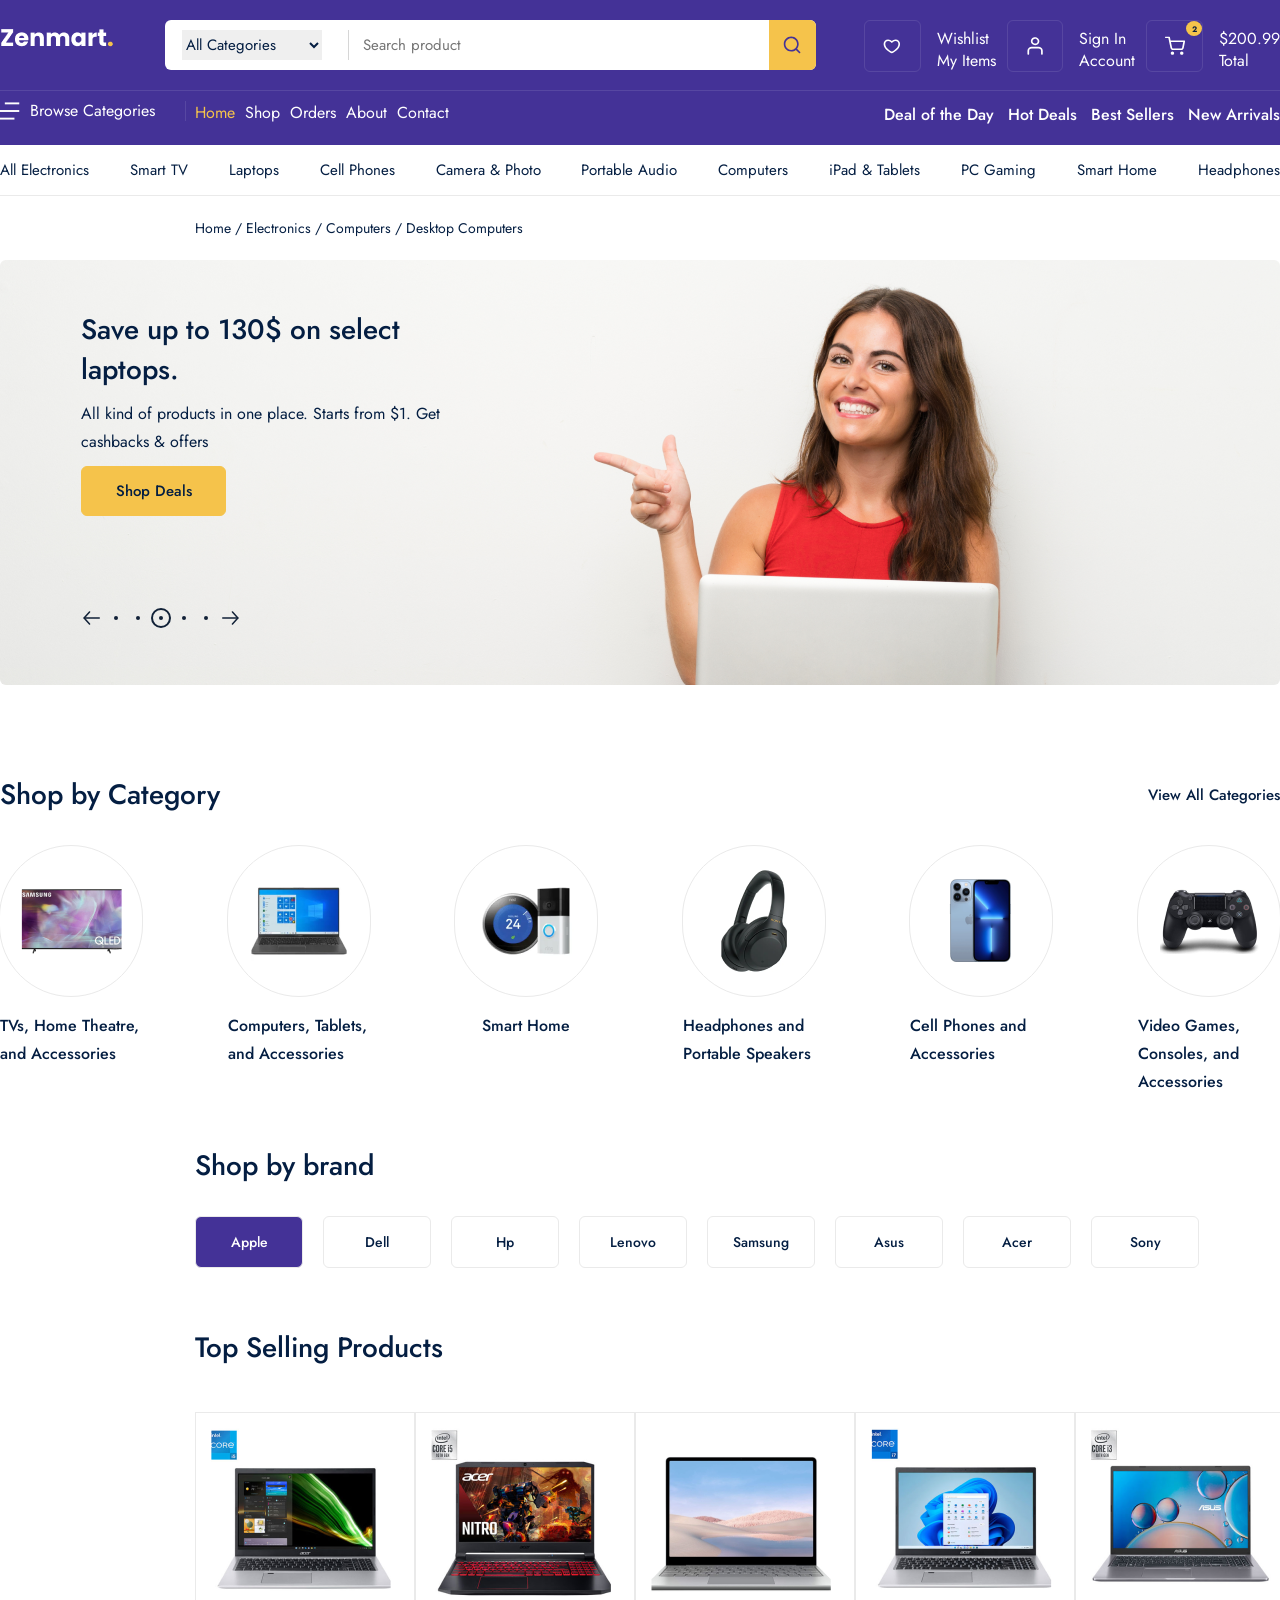
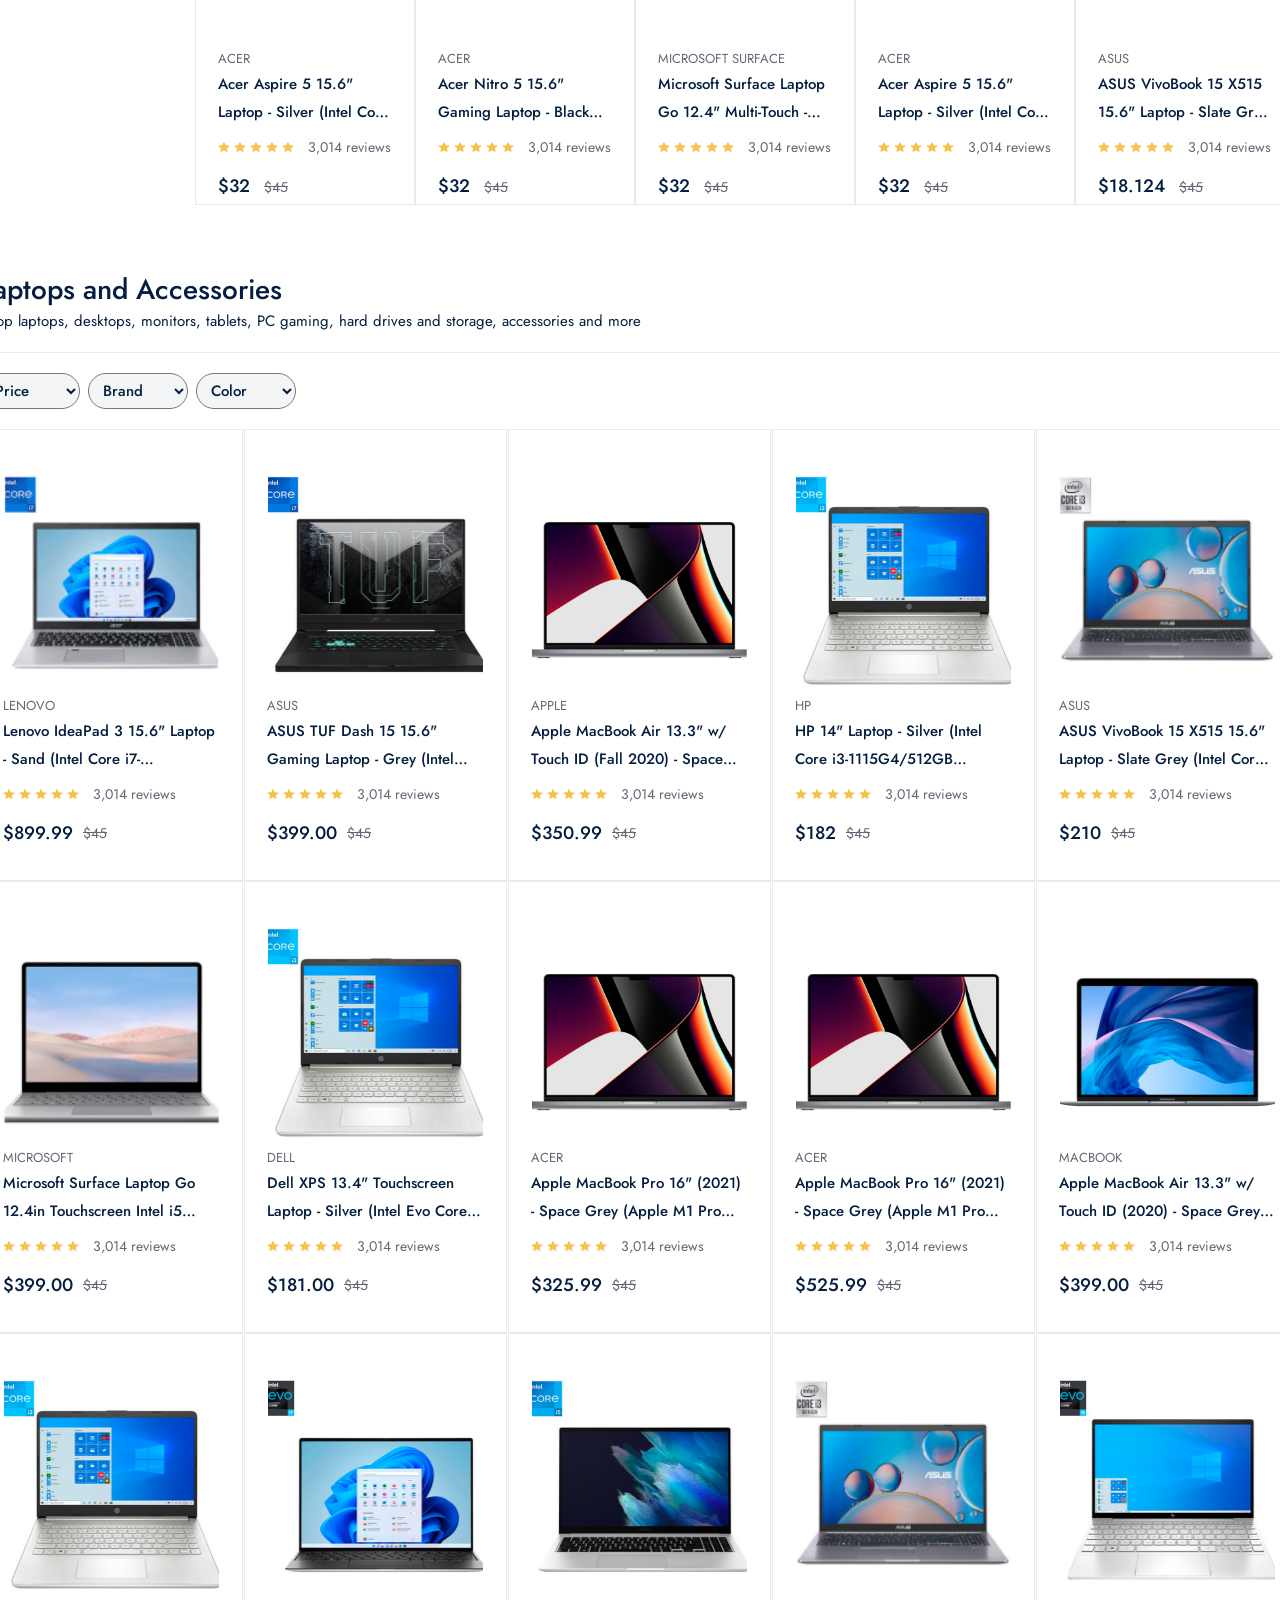
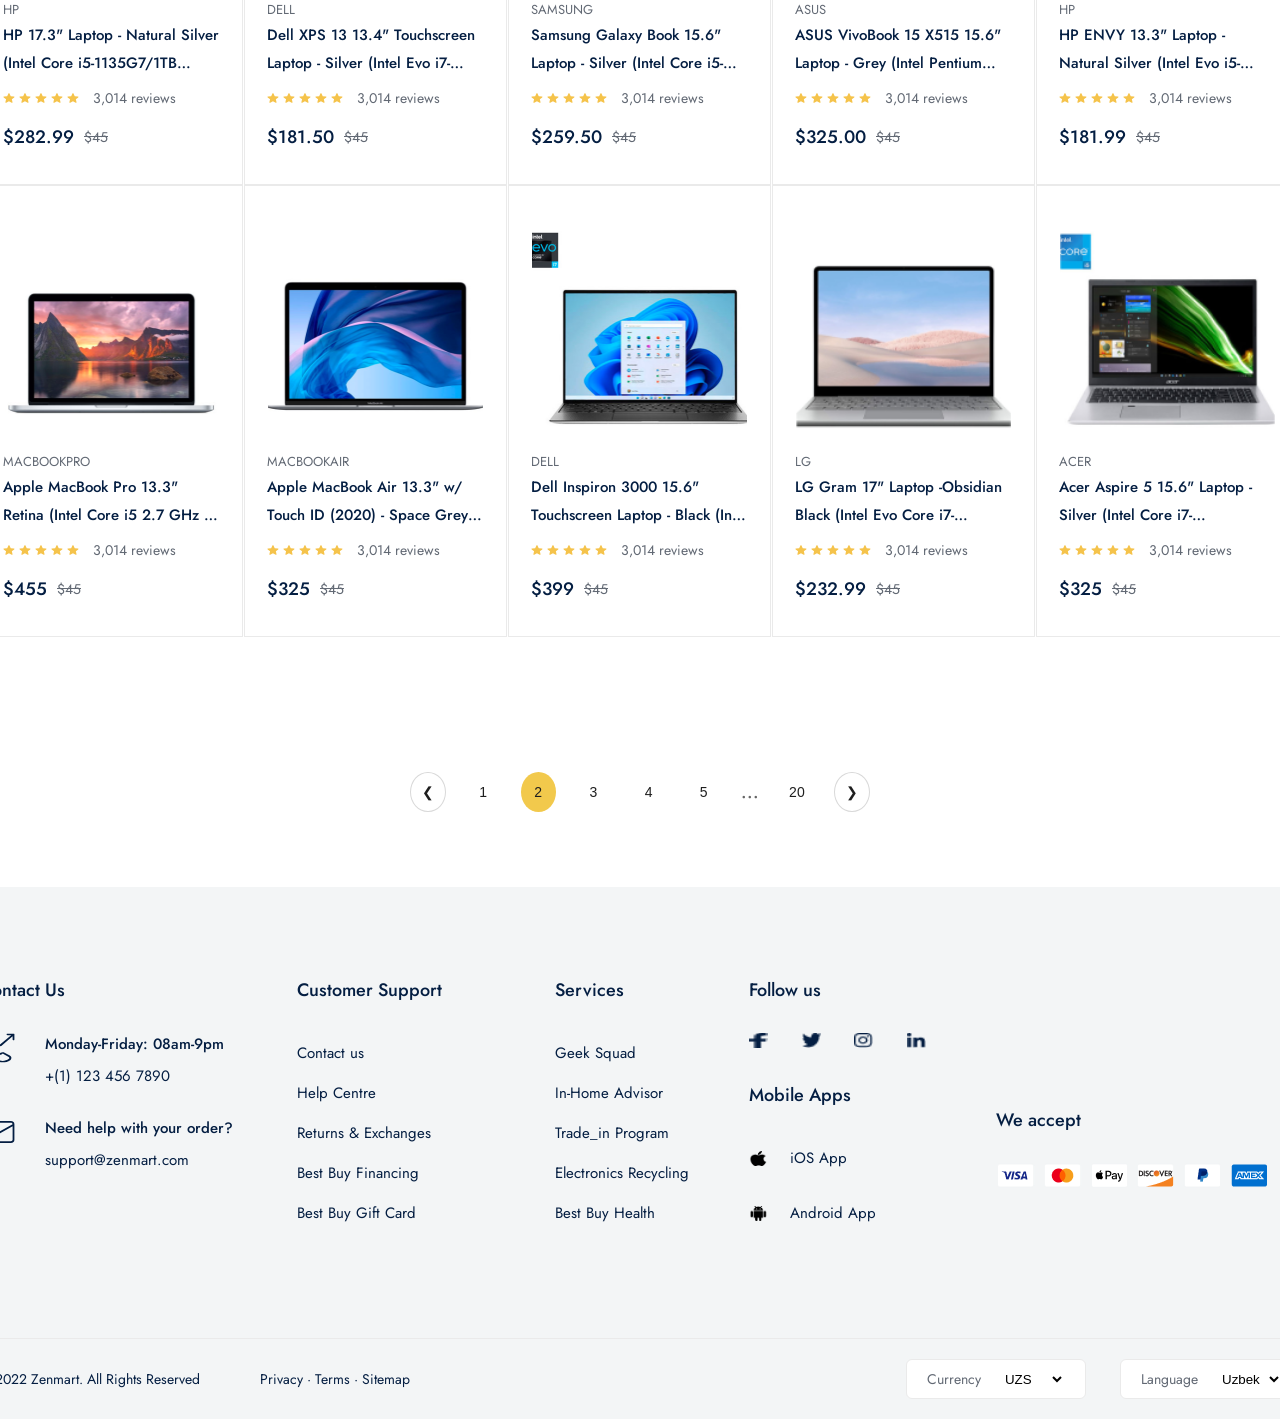
==== commit 68af4d30: "feat: completed all products page" ====
--- a/product/all.html
+++ b/product/all.html
@@ -447,7 +447,7 @@
           </div>
         </div>
       </div>
-      <div class="laptops_accssories_frame">
+      <div class="laptops_accessories_frame">
         <div class="container">
           <div class="category_top">
             <span>Laptops and Accessories</span>
@@ -457,20 +457,606 @@
             </p>
           </div>
           <div class="option_buttons">
-            <select name="" id="">
-              Price
-            </select>
-            <select name="" id="">
-              Brand
-            </select>
-            <select name="" id="">
-              Color
-            </select>
+            <div class="container">
+              <select name="Price">
+                <option value="Price" selected>Price</option>
+              </select>
+              <select name="Brand">
+                <option value="Brand" selected>Brand</option>
+              </select>
+              <select name="Color">
+                <option value="Color" selected>Color</option>
+              </select>
+            </div>
+          </div>
+          <div class="category_bott">
+            <div class="item_box">
+              <div class="product_img">
+                <a href="../product/chosenProduct.html">
+                  <img src="../public/images/products/acer_laptop.png" alt="" />
+                </a>
+              </div>
+              <div class="product_content_box">
+                <span class="product_title">Lenovo</span>
+                <a href="">
+                  <p class="product_desc">
+                    Lenovo IdeaPad 3 15.6" Laptop - Sand (Intel Core
+                    i7-1165G7/512GB SSD/12GB RAM/Windows 11)
+                  </p>
+                </a>
+                <div class="review_box">
+                  <img src="../public/images/icons/review.svg" alt="" />
+                  <img src="../public/images/icons/review.svg" alt="" />
+                  <img src="../public/images/icons/review.svg" alt="" />
+                  <img src="../public/images/icons/review.svg" alt="" />
+                  <img src="../public/images/icons/review.svg" alt="" />
+                  <span>3,014 reviews</span>
+                </div>
+                <div class="price_box">
+                  <strong>$899.99</strong>
+                  <span>$45</span>
+                </div>
+              </div>
+            </div>
+            <div class="item_box">
+              <div class="product_img">
+                <a href="../product/chosenProduct.html">
+                  <img src="../public/images/products/TUF.png" alt="" />
+                </a>
+              </div>
+              <div class="product_content_box">
+                <span class="product_title">Asus</span>
+                <a href="">
+                  <p class="product_desc">
+                    ASUS TUF Dash 15 15.6" Gaming Laptop - Grey (Intel Core
+                    i7-11370H/512GB SSD/16GB RAM/RTX 3060/Win11)
+                  </p>
+                </a>
+                <div class="review_box">
+                  <img src="../public/images/icons/review.svg" alt="" />
+                  <img src="../public/images/icons/review.svg" alt="" />
+                  <img src="../public/images/icons/review.svg" alt="" />
+                  <img src="../public/images/icons/review.svg" alt="" />
+                  <img src="../public/images/icons/review.svg" alt="" />
+                  <span>3,014 reviews</span>
+                </div>
+                <div class="price_box">
+                  <strong>$399.00</strong>
+                  <span>$45</span>
+                </div>
+              </div>
+            </div>
+            <div class="item_box">
+              <div class="product_img">
+                <a href="../product/chosenProduct.html">
+                  <img src="../public/images/products/macbook_16.png" alt="" />
+                </a>
+              </div>
+              <div class="product_content_box">
+                <span class="product_title">Apple</span>
+                <a href="">
+                  <p class="product_desc">
+                    Apple MacBook Air 13.3" w/ Touch ID (Fall 2020) - Space Grey
+                    (Apple M1 Chip / 256GB SSD / 8GB RAM) - En
+                  </p>
+                </a>
+                <div class="review_box">
+                  <img src="../public/images/icons/review.svg" alt="" />
+                  <img src="../public/images/icons/review.svg" alt="" />
+                  <img src="../public/images/icons/review.svg" alt="" />
+                  <img src="../public/images/icons/review.svg" alt="" />
+                  <img src="../public/images/icons/review.svg" alt="" />
+                  <span>3,014 reviews</span>
+                </div>
+                <div class="price_box">
+                  <strong>$350.99</strong>
+                  <span>$45</span>
+                </div>
+              </div>
+            </div>
+            <div class="item_box">
+              <div class="product_img">
+                <a href="../product/chosenProduct.html">
+                  <img src="../public/images/products/HP.png" alt="" />
+                </a>
+              </div>
+              <div class="product_content_box">
+                <span class="product_title">Hp</span>
+                <a href="">
+                  <p class="product_desc">
+                    HP 14" Laptop - Silver (Intel Core i3-1115G4/512GB SSD/8GB
+                    RAM/Windows 10)
+                  </p>
+                </a>
+                <div class="review_box">
+                  <img src="../public/images/icons/review.svg" alt="" />
+                  <img src="../public/images/icons/review.svg" alt="" />
+                  <img src="../public/images/icons/review.svg" alt="" />
+                  <img src="../public/images/icons/review.svg" alt="" />
+                  <img src="../public/images/icons/review.svg" alt="" />
+                  <span>3,014 reviews</span>
+                </div>
+                <div class="price_box">
+                  <strong>$182</strong>
+                  <span>$45</span>
+                </div>
+              </div>
+            </div>
+            <div class="item_box">
+              <div class="product_img">
+                <a href="../product/chosenProduct.html">
+                  <img src="../public/images/products/asus_laptop.png" alt="" />
+                </a>
+              </div>
+              <div class="product_content_box">
+                <span class="product_title">Asus</span>
+                <a href="">
+                  <p class="product_desc">
+                    ASUS VivoBook 15 X515 15.6" Laptop - Slate Grey (Intel Core
+                    i3-1005G1/256GB SSD/8GB RAM/Win 11 S)
+                  </p>
+                </a>
+                <div class="review_box">
+                  <img src="../public/images/icons/review.svg" alt="" />
+                  <img src="../public/images/icons/review.svg" alt="" />
+                  <img src="../public/images/icons/review.svg" alt="" />
+                  <img src="../public/images/icons/review.svg" alt="" />
+                  <img src="../public/images/icons/review.svg" alt="" />
+                  <span>3,014 reviews</span>
+                </div>
+                <div class="price_box">
+                  <strong>$210</strong>
+                  <span>$45</span>
+                </div>
+              </div>
+            </div>
+            <div class="item_box">
+              <div class="product_img">
+                <a href="../product/chosenProduct.html">
+                  <img src="../public/images/products/sony_laptop.png" alt="" />
+                </a>
+              </div>
+              <div class="product_content_box">
+                <span class="product_title">Microsoft</span>
+                <a href="">
+                  <p class="product_desc">
+                    Microsoft Surface Laptop Go 12.4in Touchscreen Intel i5
+                    Certified Refurbished
+                  </p>
+                </a>
+                <div class="review_box">
+                  <img src="../public/images/icons/review.svg" alt="" />
+                  <img src="../public/images/icons/review.svg" alt="" />
+                  <img src="../public/images/icons/review.svg" alt="" />
+                  <img src="../public/images/icons/review.svg" alt="" />
+                  <img src="../public/images/icons/review.svg" alt="" />
+                  <span>3,014 reviews</span>
+                </div>
+                <div class="price_box">
+                  <strong>$399.00</strong>
+                  <span>$45</span>
+                </div>
+              </div>
+            </div>
+            <div class="item_box">
+              <div class="product_img">
+                <a href="../product/chosenProduct.html">
+                  <img src="../public/images/products/HP.png" alt="" />
+                </a>
+              </div>
+              <div class="product_content_box">
+                <span class="product_title">Dell</span>
+                <a href="">
+                  <p class="product_desc">
+                    Dell XPS 13.4" Touchscreen Laptop - Silver (Intel Evo Core
+                    i7-1185G7/512GB SSD/16GB RAM/Windows 10)
+                  </p>
+                </a>
+                <div class="review_box">
+                  <img src="../public/images/icons/review.svg" alt="" />
+                  <img src="../public/images/icons/review.svg" alt="" />
+                  <img src="../public/images/icons/review.svg" alt="" />
+                  <img src="../public/images/icons/review.svg" alt="" />
+                  <img src="../public/images/icons/review.svg" alt="" />
+                  <span>3,014 reviews</span>
+                </div>
+                <div class="price_box">
+                  <strong>$181.00</strong>
+                  <span>$45</span>
+                </div>
+              </div>
+            </div>
+            <div class="item_box">
+              <div class="product_img">
+                <a href="../product/chosenProduct.html">
+                  <img src="../public/images/products/macbook_16.png" alt="" />
+                </a>
+              </div>
+              <div class="product_content_box">
+                <span class="product_title">Acer</span>
+                <a href="">
+                  <p class="product_desc">
+                    Apple MacBook Pro 16" (2021) - Space Grey (Apple M1 Pro Chip
+                    / 512GB SSD / 16GB RAM) - English - Open Box
+                  </p>
+                </a>
+                <div class="review_box">
+                  <img src="../public/images/icons/review.svg" alt="" />
+                  <img src="../public/images/icons/review.svg" alt="" />
+                  <img src="../public/images/icons/review.svg" alt="" />
+                  <img src="../public/images/icons/review.svg" alt="" />
+                  <img src="../public/images/icons/review.svg" alt="" />
+                  <span>3,014 reviews</span>
+                </div>
+                <div class="price_box">
+                  <strong>$325.99</strong>
+                  <span>$45</span>
+                </div>
+              </div>
+            </div>
+            <div class="item_box">
+              <div class="product_img">
+                <a href="../product/chosenProduct.html">
+                  <img src="../public/images/products/macbook_16.png" alt="" />
+                </a>
+              </div>
+              <div class="product_content_box">
+                <span class="product_title">Acer</span>
+                <a href="">
+                  <p class="product_desc">
+                    Apple MacBook Pro 16" (2021) - Space Grey (Apple M1 Pro Chip
+                    / 512GB SSD / 16GB RAM) - English - Open Box
+                  </p>
+                </a>
+                <div class="review_box">
+                  <img src="../public/images/icons/review.svg" alt="" />
+                  <img src="../public/images/icons/review.svg" alt="" />
+                  <img src="../public/images/icons/review.svg" alt="" />
+                  <img src="../public/images/icons/review.svg" alt="" />
+                  <img src="../public/images/icons/review.svg" alt="" />
+                  <span>3,014 reviews</span>
+                </div>
+                <div class="price_box">
+                  <strong>$525.99</strong>
+                  <span>$45</span>
+                </div>
+              </div>
+            </div>
+            <div class="item_box">
+              <div class="product_img">
+                <a href="../product/chosenProduct.html">
+                  <img src="../public/images/products/macair.png" alt="" />
+                </a>
+              </div>
+              <div class="product_content_box">
+                <span class="product_title">Macbook</span>
+                <a href="">
+                  <p class="product_desc">
+                    Apple MacBook Air 13.3" w/ Touch ID (2020) - Space Grey
+                    (Intel Core i3 1.1GHz/256GB SSD/8GB RAM) -En - Certified
+                    Refurbished
+                  </p>
+                </a>
+                <div class="review_box">
+                  <img src="../public/images/icons/review.svg" alt="" />
+                  <img src="../public/images/icons/review.svg" alt="" />
+                  <img src="../public/images/icons/review.svg" alt="" />
+                  <img src="../public/images/icons/review.svg" alt="" />
+                  <img src="../public/images/icons/review.svg" alt="" />
+                  <span>3,014 reviews</span>
+                </div>
+                <div class="price_box">
+                  <strong>$399.00</strong>
+                  <span>$45</span>
+                </div>
+              </div>
+            </div>
+            <div class="item_box">
+              <div class="product_img">
+                <a href="../product/chosenProduct.html">
+                  <img src="../public/images/products/HP.png" alt="" />
+                </a>
+              </div>
+              <div class="product_content_box">
+                <span class="product_title">HP</span>
+                <a href="">
+                  <p class="product_desc">
+                    HP 17.3" Laptop - Natural Silver (Intel Core i5-1135G7/1TB
+                    HDD/256GB SSD/16GB RAM/Windows 10)
+                  </p>
+                </a>
+                <div class="review_box">
+                  <img src="../public/images/icons/review.svg" alt="" />
+                  <img src="../public/images/icons/review.svg" alt="" />
+                  <img src="../public/images/icons/review.svg" alt="" />
+                  <img src="../public/images/icons/review.svg" alt="" />
+                  <img src="../public/images/icons/review.svg" alt="" />
+                  <span>3,014 reviews</span>
+                </div>
+                <div class="price_box">
+                  <strong>$282.99</strong>
+                  <span>$45</span>
+                </div>
+              </div>
+            </div>
+            <div class="item_box">
+              <div class="product_img">
+                <a href="../product/chosenProduct.html">
+                  <img src="../public/images/products/Dell.png" alt="" />
+                </a>
+              </div>
+              <div class="product_content_box">
+                <span class="product_title">Dell</span>
+                <a href="">
+                  <p class="product_desc">
+                    Dell XPS 13 13.4" Touchscreen Laptop - Silver (Intel Evo
+                    i7-1195G7/512GB SSD/16GB RAM/Win 11 Pro)
+                  </p>
+                </a>
+                <div class="review_box">
+                  <img src="../public/images/icons/review.svg" alt="" />
+                  <img src="../public/images/icons/review.svg" alt="" />
+                  <img src="../public/images/icons/review.svg" alt="" />
+                  <img src="../public/images/icons/review.svg" alt="" />
+                  <img src="../public/images/icons/review.svg" alt="" />
+                  <span>3,014 reviews</span>
+                </div>
+                <div class="price_box">
+                  <strong>$181.50</strong>
+                  <span>$45</span>
+                </div>
+              </div>
+            </div>
+            <div class="item_box">
+              <div class="product_img">
+                <a href="../product/chosenProduct.html">
+                  <img src="../public/images/products/samsung.png" alt="" />
+                </a>
+              </div>
+              <div class="product_content_box">
+                <span class="product_title">Samsung</span>
+                <a href="">
+                  <p class="product_desc">
+                    Samsung Galaxy Book 15.6" Laptop - Silver (Intel Core
+                    i5-1135G7/256GB SSD/8GB RAM/Windows 11)
+                  </p>
+                </a>
+                <div class="review_box">
+                  <img src="../public/images/icons/review.svg" alt="" />
+                  <img src="../public/images/icons/review.svg" alt="" />
+                  <img src="../public/images/icons/review.svg" alt="" />
+                  <img src="../public/images/icons/review.svg" alt="" />
+                  <img src="../public/images/icons/review.svg" alt="" />
+                  <span>3,014 reviews</span>
+                </div>
+                <div class="price_box">
+                  <strong>$259.50</strong>
+                  <span>$45</span>
+                </div>
+              </div>
+            </div>
+            <div class="item_box">
+              <div class="product_img">
+                <a href="../product/chosenProduct.html">
+                  <img src="../public/images/products/asus_laptop.png" alt="" />
+                </a>
+              </div>
+              <div class="product_content_box">
+                <span class="product_title">Asus</span>
+                <a href="">
+                  <p class="product_desc">
+                    ASUS VivoBook 15 X515 15.6" Laptop - Grey (Intel Pentium
+                    Silver N5030/256GB SSD/8GB RAM/Windows 11)
+                  </p>
+                </a>
+                <div class="review_box">
+                  <img src="../public/images/icons/review.svg" alt="" />
+                  <img src="../public/images/icons/review.svg" alt="" />
+                  <img src="../public/images/icons/review.svg" alt="" />
+                  <img src="../public/images/icons/review.svg" alt="" />
+                  <img src="../public/images/icons/review.svg" alt="" />
+                  <span>3,014 reviews</span>
+                </div>
+                <div class="price_box">
+                  <strong>$325.00</strong>
+                  <span>$45</span>
+                </div>
+              </div>
+            </div>
+            <div class="item_box">
+              <div class="product_img">
+                <a href="../product/chosenProduct.html">
+                  <img src="../public/images/products/hpenvy.png" alt="" />
+                </a>
+              </div>
+              <div class="product_content_box">
+                <span class="product_title">HP</span>
+                <a href="">
+                  <p class="product_desc">
+                    HP ENVY 13.3" Laptop - Natural Silver (Intel Evo
+                    i5-1135G7/512GB SSD/8GB RAM/Windows 10)
+                  </p>
+                </a>
+                <div class="review_box">
+                  <img src="../public/images/icons/review.svg" alt="" />
+                  <img src="../public/images/icons/review.svg" alt="" />
+                  <img src="../public/images/icons/review.svg" alt="" />
+                  <img src="../public/images/icons/review.svg" alt="" />
+                  <img src="../public/images/icons/review.svg" alt="" />
+                  <span>3,014 reviews</span>
+                </div>
+                <div class="price_box">
+                  <strong>$181.99</strong>
+                  <span>$45</span>
+                </div>
+              </div>
+            </div>
+            <div class="item_box">
+              <div class="product_img">
+                <a href="../product/chosenProduct.html">
+                  <img src="../public/images/products/macpro.png" alt="" />
+                </a>
+              </div>
+              <div class="product_content_box">
+                <span class="product_title">MacbookPro</span>
+                <a href="">
+                  <p class="product_desc">
+                    Apple MacBook Pro 13.3" Retina (Intel Core i5 2.7 GHz / 8GB
+                    RAM / 128GB SSD) 2015 - Model MF839LL/A* w/ Apple Original
+                    Charger - Certified Refurbished
+                  </p>
+                </a>
+                <div class="review_box">
+                  <img src="../public/images/icons/review.svg" alt="" />
+                  <img src="../public/images/icons/review.svg" alt="" />
+                  <img src="../public/images/icons/review.svg" alt="" />
+                  <img src="../public/images/icons/review.svg" alt="" />
+                  <img src="../public/images/icons/review.svg" alt="" />
+                  <span>3,014 reviews</span>
+                </div>
+                <div class="price_box">
+                  <strong>$455</strong>
+                  <span>$45</span>
+                </div>
+              </div>
+            </div>
+            <div class="item_box">
+              <div class="product_img">
+                <a href="../product/chosenProduct.html">
+                  <img src="../public/images/products/macair.png" alt="" />
+                </a>
+              </div>
+              <div class="product_content_box">
+                <span class="product_title">MacbookAir</span>
+                <a href="">
+                  <p class="product_desc">
+                    Apple MacBook Air 13.3" w/ Touch ID (2020) - Space Grey
+                    (Intel Core i3 1.1GHz/256GB SSD/8GB RAM) -En - Certified
+                    Refurbished
+                  </p>
+                </a>
+                <div class="review_box">
+                  <img src="../public/images/icons/review.svg" alt="" />
+                  <img src="../public/images/icons/review.svg" alt="" />
+                  <img src="../public/images/icons/review.svg" alt="" />
+                  <img src="../public/images/icons/review.svg" alt="" />
+                  <img src="../public/images/icons/review.svg" alt="" />
+                  <span>3,014 reviews</span>
+                </div>
+                <div class="price_box">
+                  <strong>$325</strong>
+                  <span>$45</span>
+                </div>
+              </div>
+            </div>
+            <div class="item_box">
+              <div class="product_img">
+                <a href="../product/chosenProduct.html">
+                  <img src="../public/images/products/Dell.png" alt="" />
+                </a>
+              </div>
+              <div class="product_content_box">
+                <span class="product_title">Dell</span>
+                <a href="">
+                  <p class="product_desc">
+                    Dell Inspiron 3000 15.6" Touchscreen Laptop - Black (Intel
+                    Core i5-1035G1/256GB SSD/8GB RAM/Windows 11 S)
+                  </p>
+                </a>
+                <div class="review_box">
+                  <img src="../public/images/icons/review.svg" alt="" />
+                  <img src="../public/images/icons/review.svg" alt="" />
+                  <img src="../public/images/icons/review.svg" alt="" />
+                  <img src="../public/images/icons/review.svg" alt="" />
+                  <img src="../public/images/icons/review.svg" alt="" />
+                  <span>3,014 reviews</span>
+                </div>
+                <div class="price_box">
+                  <strong>$399</strong>
+                  <span>$45</span>
+                </div>
+              </div>
+            </div>
+            <div class="item_box">
+              <div class="product_img">
+                <a href="../product/chosenProduct.html">
+                  <img src="../public/images/products/sony_laptop.png" alt="" />
+                </a>
+              </div>
+              <div class="product_content_box">
+                <span class="product_title">LG</span>
+                <a href="">
+                  <p class="product_desc">
+                    LG Gram 17" Laptop -Obsidian Black (Intel Evo Core
+                    i7-1165G7/1TB SSD/16GB RAM) -En -Only at Best Buy
+                  </p>
+                </a>
+                <div class="review_box">
+                  <img src="../public/images/icons/review.svg" alt="" />
+                  <img src="../public/images/icons/review.svg" alt="" />
+                  <img src="../public/images/icons/review.svg" alt="" />
+                  <img src="../public/images/icons/review.svg" alt="" />
+                  <img src="../public/images/icons/review.svg" alt="" />
+                  <span>3,014 reviews</span>
+                </div>
+                <div class="price_box">
+                  <strong>$232.99</strong>
+                  <span>$45</span>
+                </div>
+              </div>
+            </div>
+            <div class="item_box">
+              <div class="product_img">
+                <a href="../product/chosenProduct.html">
+                  <img src="../public/images/products/acer_silver.png" alt="" />
+                </a>
+              </div>
+              <div class="product_content_box">
+                <span class="product_title">Acer</span>
+                <a href="">
+                  <p class="product_desc">
+                    Acer Aspire 5 15.6" Laptop - Silver (Intel Core
+                    i7-1165G7/512GB SSD/12GB RAM/Windows 11)
+                  </p>
+                </a>
+                <div class="review_box">
+                  <img src="../public/images/icons/review.svg" alt="" />
+                  <img src="../public/images/icons/review.svg" alt="" />
+                  <img src="../public/images/icons/review.svg" alt="" />
+                  <img src="../public/images/icons/review.svg" alt="" />
+                  <img src="../public/images/icons/review.svg" alt="" />
+                  <span>3,014 reviews</span>
+                </div>
+                <div class="price_box">
+                  <strong>$325</strong>
+                  <span>$45</span>
+                </div>
+              </div>
+            </div>
+          </div>
+        </div>
+      </div>
+      <div class="pagination_frame">
+        <div class="container">
+          <div class="pagination">
+            <button class="page-arrow">&#10094;</button>
+
+            <button class="page-number">1</button>
+            <button class="page-number active">2</button>
+            <button class="page-number">3</button>
+            <button class="page-number">4</button>
+            <button class="page-number">5</button>
+
+            <span class="dots">...</span>
+
+            <button class="page-number">20</button>
+
+            <button class="page-arrow">&#10095;</button>
           </div>
         </div>
       </div>
     </div>
-    <div class="footer_frame">
+    <div class="footer_frame" style="background-color: rgba(243, 245, 246, 1)">
       <div class="container">
         <div class="footer_top">
           <div class="footer_contact_box">
--- a/public/css/command.css
+++ b/public/css/command.css
@@ -23,10 +23,97 @@
   display: flex;
 }
 
+/*ITMES_BOX*/
+
+.item_box {
+  display: flex;
+  flex-direction: column;
+  width: 100%;
+  height: auto;
+  box-sizing: border-box;
+  border: 1px solid rgba(234, 234, 234, 1);
+  background: rgba(255, 255, 255, 1);
+}
+.item_box .product_img {
+  display: flex;
+  justify-content: center;
+  padding: 15px;
+  width: 180px;
+  height: 190px;
+}
+
+.item_box .review_box {
+  margin-bottom: 15px;
+  margin-top: 10px;
+}
+.item_box .review_box span {
+  margin-left: 10px;
+  color: rgba(98, 105, 116, 1);
+  font-family: var(--font);
+  font-style: normal;
+  font-size: 14px;
+  font-weight: 400;
+  line-height: 22px;
+}
+.item_box .item_content_box .price_box {
+  margin-top: 30px;
+  display: flex;
+  flex-direction: row;
+  align-items: center;
+}
+.item_box .price_box strong {
+  color: rgba(4, 30, 66, 1);
+  font-family: var(--font);
+  font-style: normal;
+  font-size: 18px;
+  font-weight: 500;
+  line-height: 26px;
+}
+.item_box .price_box span {
+  color: rgba(98, 105, 116, 1);
+  margin-left: 10px;
+  font-family: var(--font);
+  font-style: normal;
+  font-size: 14px;
+  font-weight: 400;
+  line-height: 22px;
+  text-decoration-line: line-through;
+}
+.item_box p {
+  color: rgba(4, 30, 66, 1);
+  font-family: var(--font);
+  font-style: normal;
+  font-size: 15px;
+  font-weight: 500;
+  line-height: 28px;
+}
+.item_box .product_content_box .product_title {
+  color: rgba(98, 105, 116, 1);
+  font-family: var(--font);
+  font-style: normal;
+  font-size: 13px;
+  font-weight: 400;
+  line-height: 22px;
+  text-transform: uppercase;
+  margin-bottom: 5px;
+}
+.item_box .product_content_box {
+  padding: 5px 22px;
+  box-sizing: border-box;
+  width: 100%;
+  height: auto;
+  margin-top: 10px;
+}
+.product_content_box .product_desc {
+  display: -webkit-box;
+  -webkit-line-clamp: 2;
+  line-clamp: 2;
+  -webkit-box-orient: vertical;
+  overflow: hidden;
+}
+
 /*ITMES*/
-.container .review_box img {
-  margin-right: 5px;
-}
+
 .container .review_box span {
   margin-left: 10px;
   color: rgba(98, 105, 116, 1);
--- a/public/css/product_all.css
+++ b/public/css/product_all.css
@@ -178,91 +178,142 @@
   flex-direction: row;
 }
 
-.top_selling_items .item_box {
-  display: flex;
-  flex-direction: column;
-  width: 100%;
-  height: auto;
+/*LAPTOPS*/
+
+.laptops_accessories_frame {
+  width: 100%;
+  height: auto;
+  margin-top: 65px;
+  display: flex;
+  flex-direction: row;
+  justify-content: center;
+  align-items: flex-start;
+}
+.laptops_accessories_frame .container {
+  display: flex;
+  flex-direction: column;
+}
+.laptops_accessories_frame .container .category_top {
+  display: flex;
+  flex-direction: column;
+  border-bottom: 1px solid rgba(234, 234, 234, 1);
+}
+.laptops_accessories_frame .container .category_top span {
+  color: rgba(4, 30, 66, 1);
+  font-family: var(--font);
+  font-style: Medium;
+  font-size: 28px;
+  font-weight: 500;
+  line-height: 40px;
+}
+.laptops_accessories_frame .container .category_top p {
+  color: rgba(4, 30, 66, 1);
+  font-family: var(--font);
+  font-style: normal;
+  font-size: 15px;
+  font-weight: 400;
+  line-height: 22px;
+  margin-bottom: 20px;
+}
+.option_buttons .container {
+  display: flex;
+  flex-direction: row;
+  justify-content: flex-start;
+  align-items: center;
+}
+.option_buttons .container select {
+  margin-top: 20px;
+  margin-right: 8px;
+  padding: 5px 10px;
   box-sizing: border-box;
-  border: 1px solid rgba(234, 234, 234, 1);
-  background: rgba(255, 255, 255, 1);
-}
-.top_selling_items .item_box .product_img {
-  display: flex;
-  justify-content: center;
-  padding: 15px;
-  width: 180px;
-  height: 190px;
-}
-.top_selling_items .item_box .review_box img {
-  margin-right: 4px;
-}
-.top_selling_items .item_box .review_box {
-  margin-bottom: 15px;
-  margin-top: 10px;
-}
-.top_selling_items .item_box .review_box span {
-  margin-left: 10px;
-  color: rgba(98, 105, 116, 1);
+  width: 100px;
+  height: 36px;
+  display: flex;
+  flex-direction: row;
+  align-items: center;
+  border-radius: 60px;
+  background: rgba(243, 245, 246, 1);
+  color: rgba(4, 30, 66, 1);
+  font-family: var(--font);
+  font-style: Medium;
+  font-size: 15px;
+  font-weight: 500;
+  line-height: 22px;
+}
+
+.category_bott {
+  width: 100%;
+  height: auto;
+  display: grid;
+  grid-template-columns: repeat(5, 1fr);
+  margin-top: 20px;
+}
+.laptops_accessories_frame .container .category_bott .item_box {
+  width: 263px;
+  height: 452px;
+  display: flex;
+  flex-direction: column;
+  justify-content: center;
+  align-items: center;
+}
+.laptops_accessories_frame .container .category_bott .item_box a img {
+  height: 230px;
+  width: 215px;
+}
+
+/*PAGINATION*/
+.pagination_frame {
+  margin-top: 60px;
+}
+.pagination_frame .container {
+  width: 100%;
+  height: auto;
+  display: flex;
+  flex-direction: row;
+  justify-content: center;
+}
+.all_product_page .pagination_frame .pagination {
+  width: 460px;
+  height: 90px;
+  display: flex;
+  justify-content: center;
+  align-items: center;
+  gap: 20px;
+  margin: 50px auto;
+  color: rgba(5, 16, 54, 1);
   font-family: var(--font);
   font-style: normal;
   font-size: 14px;
-  font-weight: 400;
-  line-height: 22px;
-}
-.top_selling_items .item_box .item_content_box .price_box {
-  margin-top: 30px;
-  display: flex;
-  flex-direction: row;
-  align-items: center;
-}
-.top_selling_items .item_box .price_box strong {
-  color: rgba(4, 30, 66, 1);
-  font-family: var(--font);
-  font-style: normal;
+  font-weight: 500;
+  line-height: 20px;
+}
+
+.all_product_page .pagination_frame .page-number,
+.all_product_page .pagination_frame .page-arrow {
+  width: 40px;
+  height: 40px;
+  border: none;
+  border-radius: 50%;
+  background-color: transparent;
+  color: #1e1e1e;
+  cursor: pointer;
+  font-size: 14px;
+}
+
+.all_product_page .pagination_frame .page-arrow {
+  border: 1px solid #d9d9d9;
+}
+
+.all_product_page .pagination_frame .page-number:hover,
+.all_product_page .pagination_frame .page-arrow:hover {
+  background-color: #f5f5f5;
+}
+
+.all_product_page .pagination_frame .page-number.active {
+  background-color: #f2c94c; /* yellow color */
+}
+
+.all_product_page .pagination_frame .dots {
   font-size: 18px;
-  font-weight: 500;
-  line-height: 26px;
-}
-.top_selling_items .item_box .price_box span {
-  color: rgba(98, 105, 116, 1);
-  margin-left: 10px;
-  font-family: var(--font);
-  font-style: normal;
-  font-size: 14px;
-  font-weight: 400;
-  line-height: 22px;
-  text-decoration-line: line-through;
-}
-.top_selling_items .item_box p {
-  color: rgba(4, 30, 66, 1);
-  font-family: var(--font);
-  font-style: normal;
-  font-size: 15px;
-  font-weight: 500;
-  line-height: 28px;
-}
-.top_selling_items .item_box .product_content_box .product_title {
-  color: rgba(98, 105, 116, 1);
-  font-family: var(--font);
-  font-style: normal;
-  font-size: 13px;
-  font-weight: 400;
-  line-height: 22px;
-  text-transform: uppercase;
-  margin-bottom: 5px;
-}
-.item_box .product_content_box {
-  padding: 5px 22px;
-  box-sizing: border-box;
-  width: 100%;
-  height: auto;
-  margin-top: 10px;
-}
-.product_content_box .product_desc {
-  display: -webkit-box;
-  -webkit-line-clamp: 2;
-  line-clamp: 2;
-  -webkit-box-orient: vertical;
-  overflow: hidden;
-}
+  color: #666;
+}
